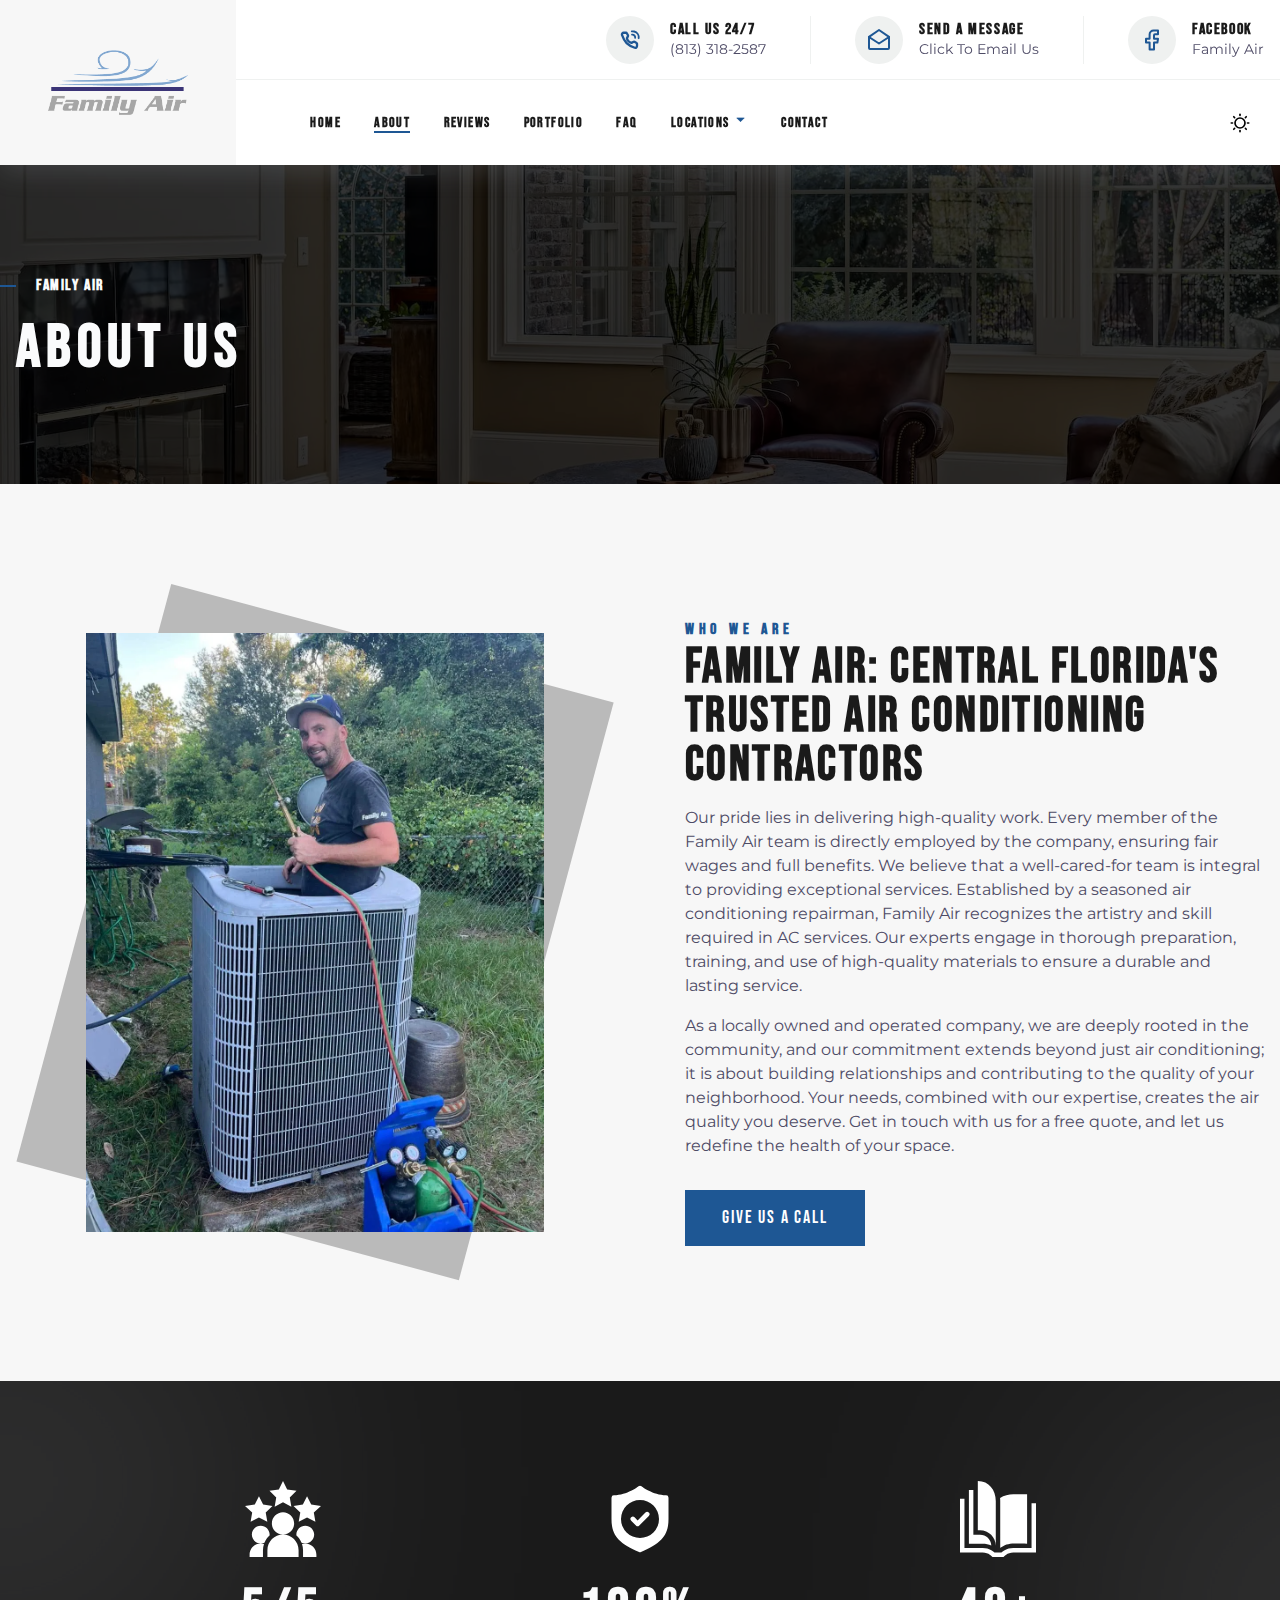
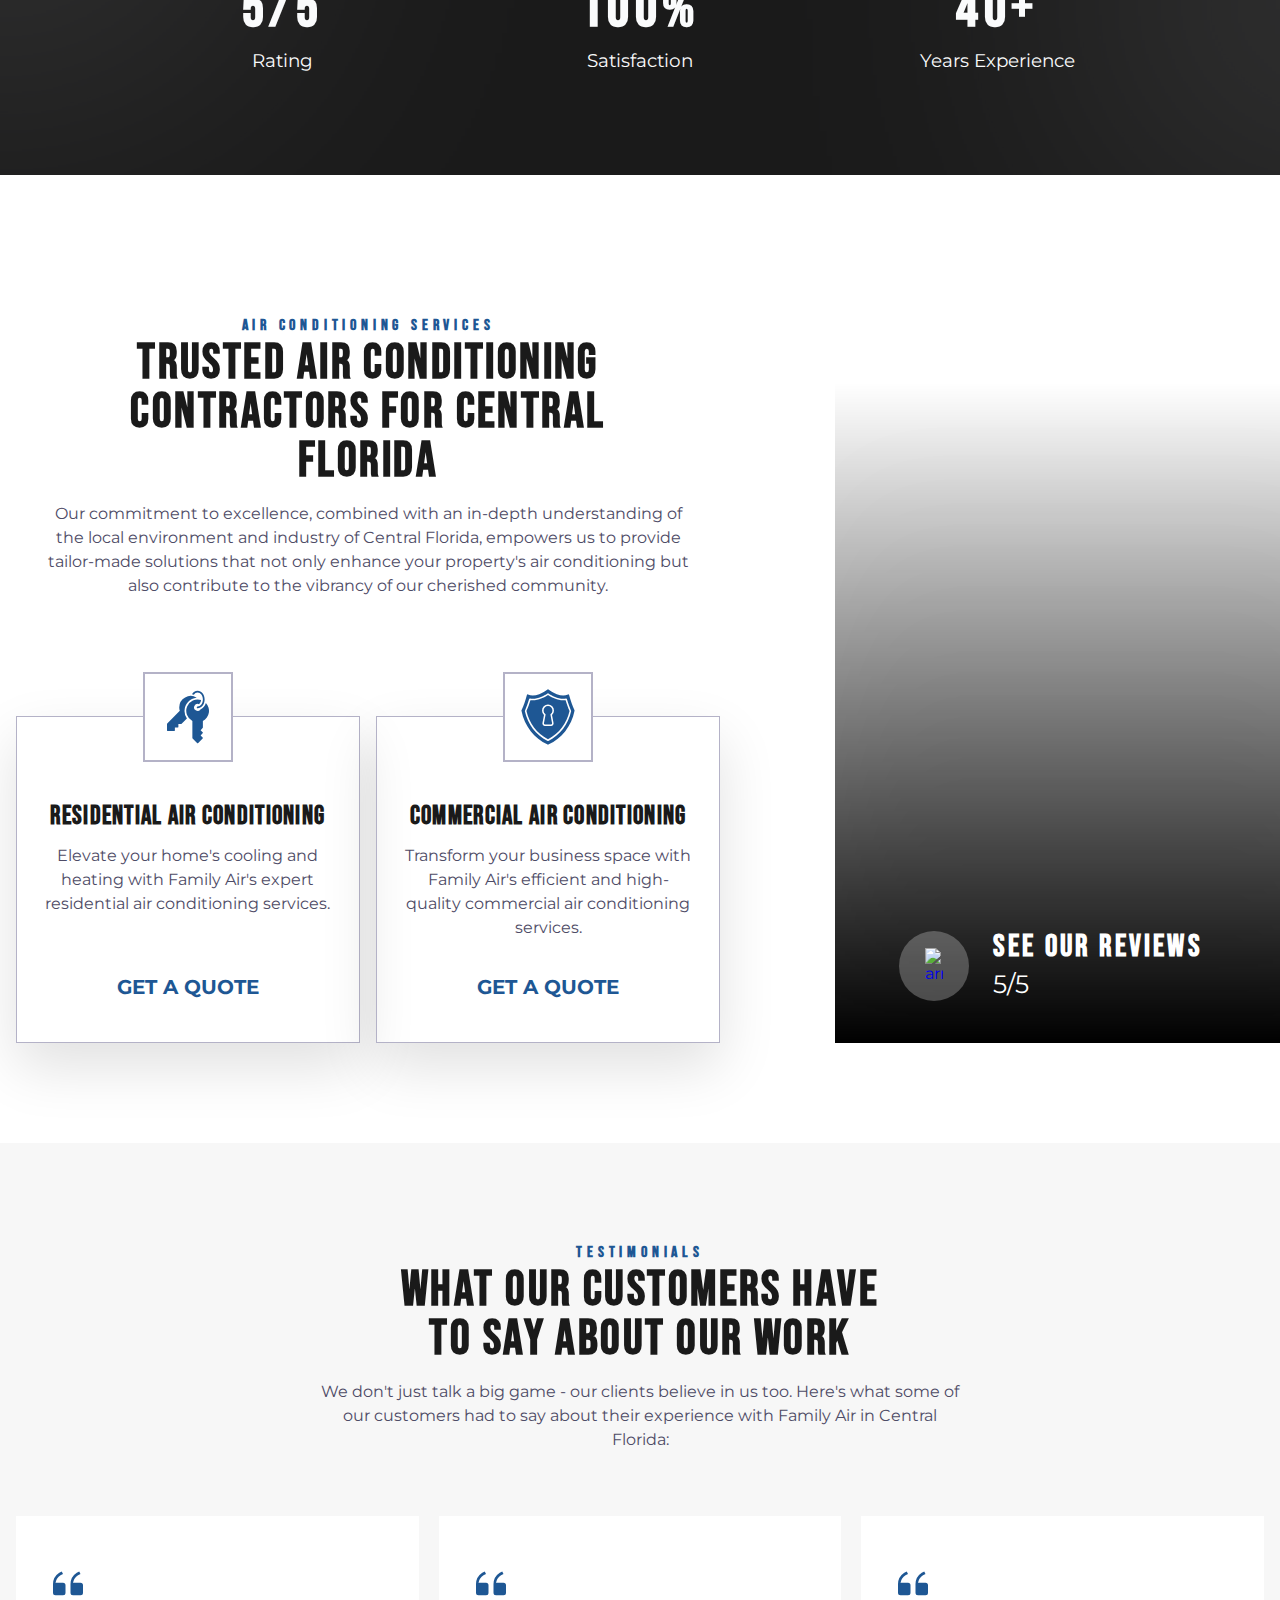
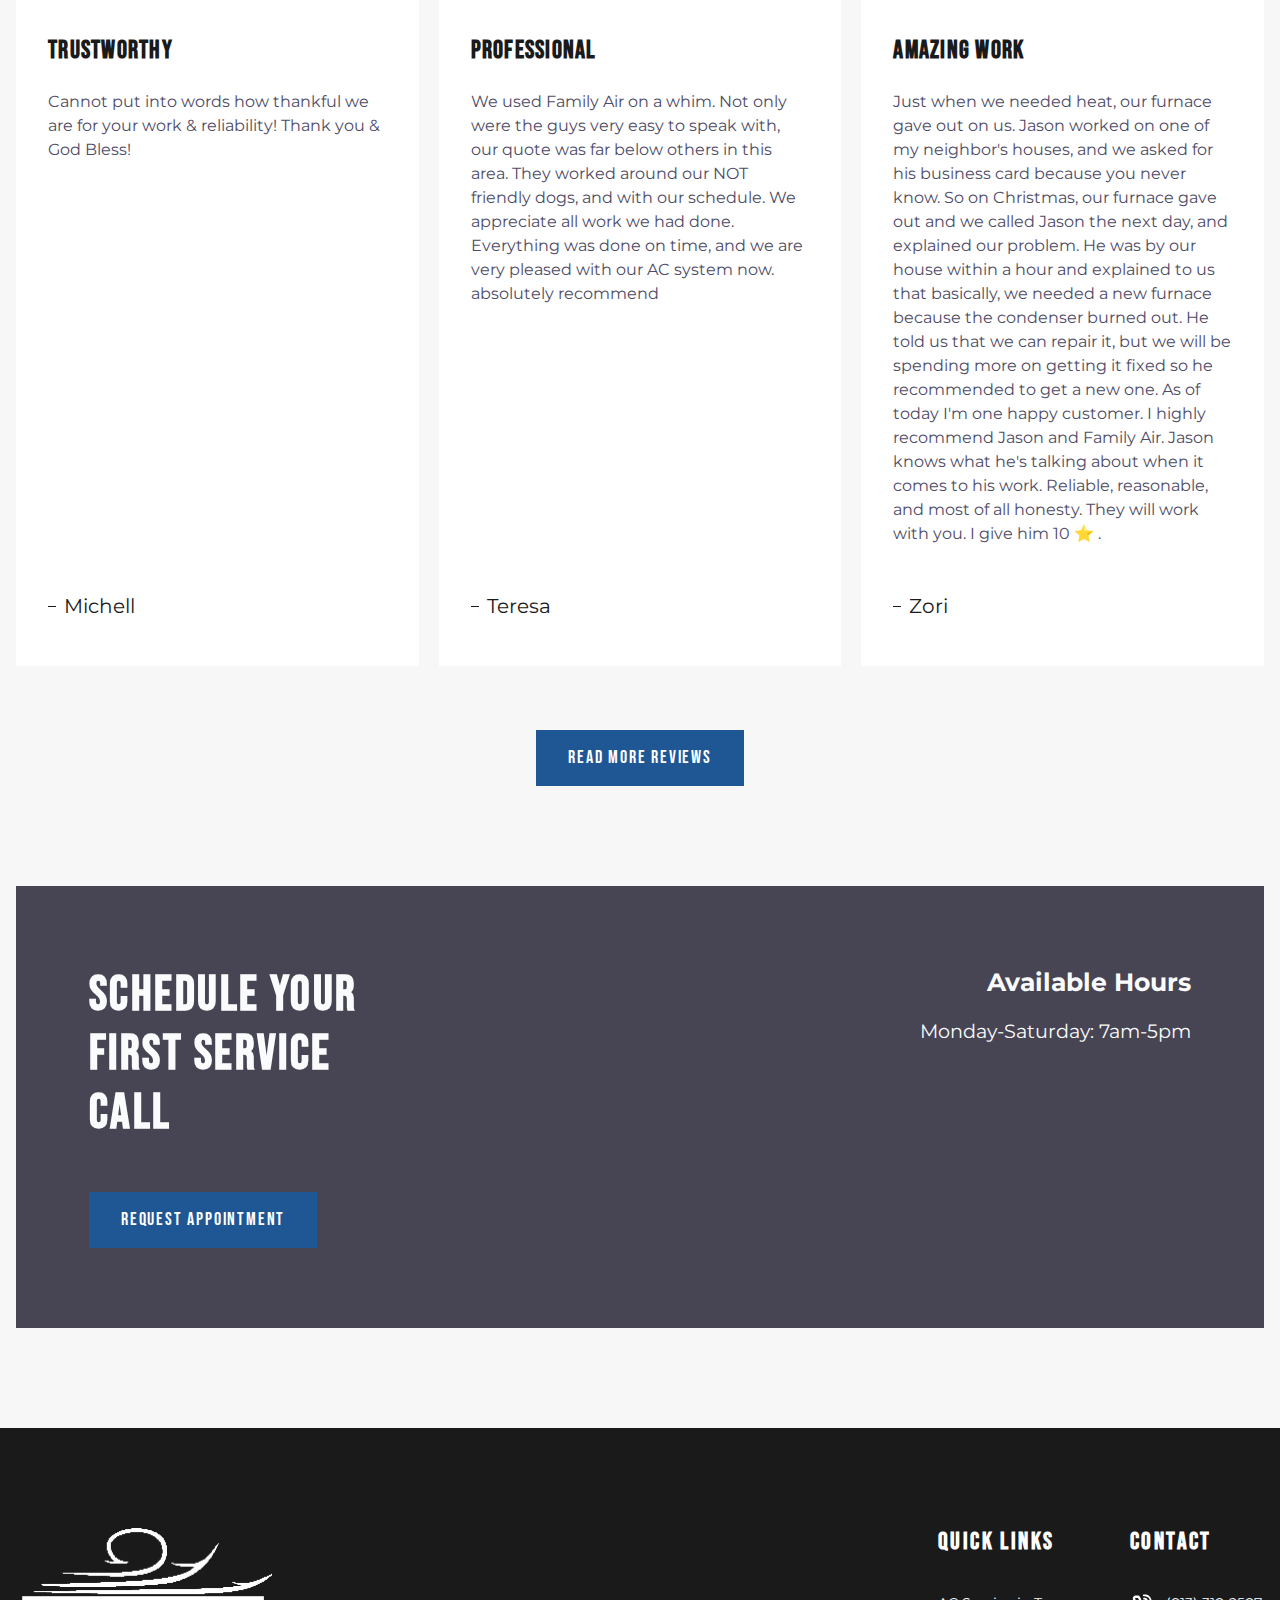
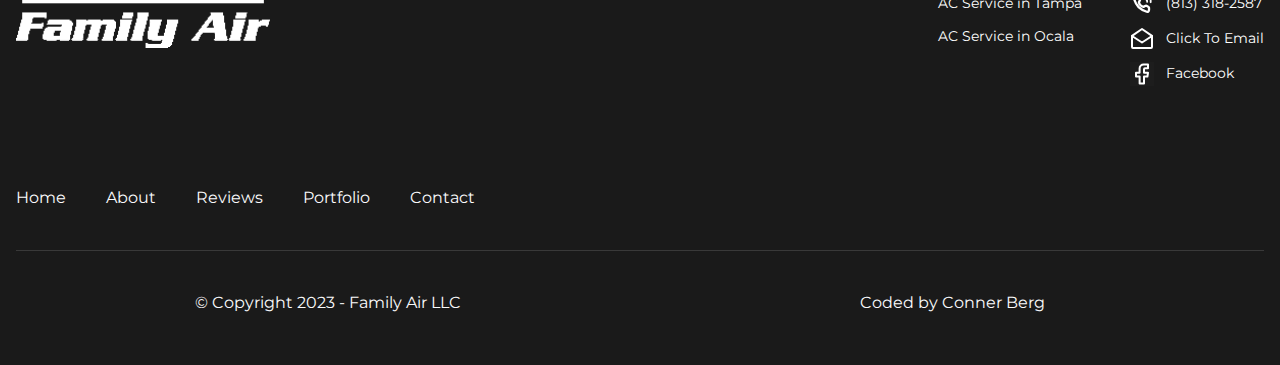
==== about.html @ 7aa4f817 "Fix semantic errors with sun and moon (dark mode)" ====
<!DOCTYPE html>
<html lang="en">
	<head>
		<meta charset="UTF-8" />
		<meta http-equiv="X-UA-Compatible" content="IE=edge" />
		<meta name="viewport" content="width=device-width, initial-scale=1.0" />

		<!--Swap our for actual link-->
		<link rel="canonical" href="https://www.familyairflorida.com/about" />

		<meta
			name="description"
			content="As a locally owned and operated company, we are deeply rooted in the community, and our commitment extends beyond just air conditioning; it is about building relationships and contributing to the quality of your neighborhood. Your needs, combined with our expertise, creates the air quality you deserve."
		/>
		<meta name="keywords" content="" />

		<!--Social Media Display-->
		<meta
			property="og:title"
			content="About Us | Family Air | Central Florida"
		/>
		<meta
			property="og:description"
			content="As a locally owned and operated company, we are deeply rooted in the community, and our commitment extends beyond just air conditioning; it is about building relationships and contributing to the quality of your neighborhood. Your needs, combined with our expertise, creates the air quality you deserve."
		/>
		<meta property="og:type" content="website" />
		<meta property="og:url" content="" />
		<meta property="og:image" content="/assets/images/social.jpg" />
		<meta
			property="og:image:secure_url"
			content="/assets/images/social.jpg"
		/>

		<!--Favicons-->
		<link rel="shortcut icon" href="favicon.ico" type="image/x-icon" />
		<link
			rel="apple-touch-icon"
			sizes="180x180"
			href="/assets/favicons/apple-touch-icon.png"
		/>
		<link
			rel="icon"
			type="image/png"
			sizes="32x32"
			href="/assets/favicons/favicon-32x32.png?v1"
		/>
		<link
			rel="icon"
			type="image/png"
			sizes="16x16"
			href="/assets/favicons/favicon-16x16.png"
		/>
		<link rel="manifest" href="/assets/favicons/site.webmanifest" />
		<meta name="msapplication-TileColor" content="#1e5794" />
		<meta name="theme-color" content="#ffffff" />

		<!-- Preload -->

		<link rel="preload" as="image" href="assets/images/logo.png" />
		<link
			rel="preload"
			as="font"
			type="font/woff2"
			href="/assets/fonts/bebas-neue-v10-latin-regular.woff2"
			crossorigin
		/>
		<link
			rel="preload"
			as="font"
			type="font/woff2"
			href="/assets/fonts/montserrat-v25-latin-regular.woff2"
			crossorigin
		/>

		<link rel="stylesheet" href="/css/root.css" />
		<link rel="stylesheet" href="/css/dark.css" />

		<!-- Loading in page specific CSS sheets from css block -->

		<!--Put analytics tag here at the bottom to prevent it from render blocking-->

		<title
			>Air Conditioning Service | Family Air LLC | Central Florida</title
		>
	</head>
	<body>
		<!--Screen reader skip main nav-->
		<a class="skip" aria-label="skip to main content" href="#main"
			>Click To Skip To Main Content</a
		>

		<!-- ============================================ -->
		<!--                 Navigation                   -->
		<!-- ============================================ -->

		<header id="cs-navigation">
			<!--Nav Logo-->
			<a href="/" class="cs-logo" aria-label="back to home">
				<img
					src="/assets/images/logo.png"
					alt="logo"
					width="210"
					height="29"
					aria-hidden="true"
					decoding="async"
				/>
			</a>
			<!--Top Bar-->
			<ul class="cs-top-bar">
				<li class="cs-item">
					<picture class="cs-picture">
						<img
							class="cs-icon"
							src="/assets/icons/phone.svg"
							alt="icon"
							width="24"
							height="24"
							aria-hidden="true"
							decoding="async"
						/>
					</picture>
					<div class="cs-flex">
						<span class="cs-header">Call Us 24/7</span>
						<a href="tel:813-318-2587" class="cs-link"
							>(813) 318-2587</a
						>
					</div>
				</li>
				<li class="cs-item">
					<picture class="cs-picture">
						<img
							class="cs-icon"
							src="assets/icons/mail.svg"
							alt="icon"
							width="24"
							height="24"
							aria-hidden="true"
							decoding="async"
						/>
					</picture>
					<div class="cs-flex">
						<span class="cs-header">Send A Message</span>
						<a href="mailto:familyairllc@yahoo.com" class="cs-link"
							>Click To Email Us</a
						>
					</div>
				</li>
				<li class="cs-item cs-remove">
					<picture class="cs-picture">
						<img
							class="cs-icon"
							src="assets/icons/facebook-hollow.svg"
							alt="icon"
							width="24"
							height="24"
							aria-hidden="true"
							decoding="async"
						/>
					</picture>
					<div class="cs-flex">
						<span class="cs-header">Facebook</span>
						<a
							href="https://www.facebook.com/FamilyAir352/"
							class="cs-link"
							>Family Air</a
						>
					</div>
				</li>
			</ul>
			<div class="cs-bottom-bar">
				<!--Navigation List-->
				<nav class="cs-nav" role="navigation">
					<!--Mobile Nav Toggle-->
					<button class="cs-toggle" aria-label="mobile menu toggle">
						<div class="cs-box" aria-hidden="true">
							<span
								class="cs-line cs-line1"
								aria-hidden="true"
							></span>
							<span
								class="cs-line cs-line2"
								aria-hidden="true"
							></span>
							<span
								class="cs-line cs-line3"
								aria-hidden="true"
							></span>
						</div>
					</button>
					<!-- We need a wrapper div so we can set a fixed height on the cs-ul in case the nav list gets too long from too many dropdowns being opened and needs to have an overflow scroll. This wrapper acts as the background so it can go the full height of the screen and not cut off any overflowing nav items while the cs-ul stops short of the bottom of the screen, which keeps all nav items in view no matter how mnay there are-->
					<div class="cs-ul-wrapper">
						<ul
							id="cs-expanded"
							class="cs-ul"
							aria-expanded="false"
						>
							<li class="cs-li">
								<a href="/" class="cs-li-link"> Home </a>
							</li>
							<li class="cs-li">
								<a href="/about" class="cs-li-link cs-active">
									About
								</a>
							</li>
							<li class="cs-li">
								<a href="/reviews" class="cs-li-link">
									Reviews
								</a>
							</li>
							<li class="cs-li">
								<a href="/portfolio" class="cs-li-link">
									Portfolio
								</a>
							</li>
							<li class="cs-li">
								<a
									href="/index.html#faq-326"
									class="cs-li-link"
								>
									FAQ
								</a>
							</li>
							<li class="cs-li cs-dropdown" tabindex="0">
								<span class="cs-li-link">
									Locations
									<img
										class="cs-drop-icon"
										src="assets/icons/dropdown.svg"
										alt="dropdown icon"
										width="15"
										height="15"
										decoding="async"
										aria-hidden="true"
									/>
								</span>
								<ul class="cs-drop-ul">
									<li class="cs-drop-li">
										<a
											href="/ac-service-in-tampa-fl"
											class="cs-li-link cs-drop-link"
											>AC Service In Tampa</a
										>
									</li>
									<li class="cs-drop-li">
										<a
											href="/ac-service-in-ocala-fl"
											class="cs-li-link cs-drop-link"
											>AC Service In Ocala</a
										>
									</li>
								</ul>
							</li>
							<li class="cs-li">
								<a href="/contact" class="cs-li-link">
									Contact
								</a>
							</li>
						</ul>
					</div>
				</nav>
				<a href="/contact" class="cs-button-solid cs-nav-button"
					>Contact Us</a
				>
				<!--Dark Mode toggle, uncomment button code if you want to enable a dark mode toggle-->
				<button
					id="dark-mode-toggle"
					aria-label="dark mode toggle"
					title="Click for Dark/Light Mode"
				>
					<img
						class="cs-moon"
						title="Click for Dark Mode"
						aria-hidden="true"
						src="assets/icons/moon.svg"
						decoding="async"
						alt="sun"
						width="15"
						height="15"
					/>
					<img
						class="cs-sun"
						title="Click for Light Mode"
						aria-hidden="true"
						src="assets/icons/sun.svg"
						decoding="async"
						alt="moon"
						width="15"
						height="15"
					/>
				</button>
			</div>
		</header>

		<main id="main">
			<link rel="preload" as="image" href="/assets/images/int-m.webp" />

			<link rel="stylesheet" href="/css/about.css" />

			<!-- Enter html code below -->

			<!-- ============================================ -->
			<!--                   Banner                     -->
			<!-- ============================================ -->

			<div id="banner-559">
				<div class="cs-container">
					<span class="cs-int-topper">Family Air</span>
					<span class="cs-int-title">About Us</span>
				</div>
				<picture class="cs-background">
					<!--Mobile Image-->
					<source
						media="(max-width: 600px)"
						srcset="assets/images/banner-m.webp"
					/>
					<!--Tablet and above Image-->
					<source
						media="(min-width: 601px)"
						srcset="assets/images/banner.webp"
					/>
					<img
						loading="lazy"
						decoding="async"
						src="assets/images/banner.webp"
						alt="keys"
						width="1280"
						height="568"
						aria-hidden="true"
					/>
				</picture>
			</div>

			<!-- ============================================ -->
			<!--             Emergency Services               -->
			<!-- ============================================ -->

			<section id="sbs-317">
				<div class="cs-container">
					<!-- Left Image Section -->
					<picture class="cs-picture">
						<source
							media="(max-width: 600px)"
							srcset="assets/images/in-ac-m.webp"
						/>
						<source
							media="(min-width: 601px)"
							srcset="assets/images/in-ac.webp"
						/>
						<img
							loading="lazy"
							decoding="async"
							src="assets/images/in-ac.webp"
							alt="Jason in AC"
							width="520"
							height="680"
							aria-hidden="true"
						/>
					</picture>
					<!-- Right Content Section-->
					<div class="cs-content">
						<span class="cs-topper">Who We Are</span>
						<h2 class="cs-title"
							>Family Air: Central Florida's Trusted Air
							Conditioning Contractors</h2
						>
						<p class="cs-text">
							Our pride lies in delivering high-quality work.
							Every member of the Family Air team is directly
							employed by the company, ensuring fair wages and
							full benefits. We believe that a well-cared-for team
							is integral to providing exceptional services.
							Established by a seasoned air conditioning
							repairman, Family Air recognizes the artistry and
							skill required in AC services. Our experts engage in
							thorough preparation, training, and use of
							high-quality materials to ensure a durable and
							lasting service.
						</p>
						<p class="cs-text">
							As a locally owned and operated company, we are
							deeply rooted in the community, and our commitment
							extends beyond just air conditioning; it is about
							building relationships and contributing to the
							quality of your neighborhood. Your needs, combined
							with our expertise, creates the air quality you
							deserve. Get in touch with us for a free quote, and
							let us redefine the health of your space.
						</p>
						<a
							class="cs-button-solid"
							aria-label="learn more about our programs"
							href="/contact"
							>Give Us A Call</a
						>
					</div>
				</div>
			</section>

			<!-- ============================================ -->
			<!--                   Stats                      -->
			<!-- ============================================ -->

			<section id="stats-479">
				<div class="cs-container">
					<ul class="cs-card-group">
						<li class="cs-item">
							<img
								class="cs-icon"
								aria-hidden="true"
								src="assets/icons/people-stars-solid.svg"
								loading="lazy"
								decoding="async"
								alt="icon"
								width="76"
								height="66"
							/>
							<span class="cs-number">5/5</span>
							<span class="cs-desc">Rating</span>
						</li>
						<li class="cs-item">
							<img
								class="cs-icon"
								aria-hidden="true"
								src="assets/icons/shield.svg"
								loading="lazy"
								decoding="async"
								alt="icon"
								width="76"
								height="66"
							/>
							<span class="cs-number">100%</span>
							<span class="cs-desc">Satisfaction</span>
						</li>
						<li class="cs-item">
							<img
								class="cs-icon"
								aria-hidden="true"
								src="assets/icons/book.svg"
								loading="lazy"
								decoding="async"
								alt="icon"
								width="76"
								height="66"
							/>
							<span class="cs-number">40+</span>
							<span class="cs-desc">Years Experience</span>
						</li>
					</ul>
				</div>
			</section>

			<!-- ============================================ -->
			<!--                   Services                   -->
			<!-- ============================================ -->

			<section id="services-479">
				<div class="cs-container">
					<div class="cs-left-section">
						<!--Need to have in a wrapper so it's easier to arrange their position at the bottom-->
						<a
							class="cs-cta"
							href="/reviews"
							target="_blank"
							rel="noopener"
						>
							<picture class="cs-arrow-wrap">
								<img
									class="cs-arrow"
									aria-hidden="true"
									src="https://d33wubrfki0l68.cloudfront.net/8d2468ae800150ef18427c87e1a79f6684edfde1/dff00/assets/images/arrow.svg"
									loading="lazy"
									decoding="async"
									alt="arrow"
									width="70"
									height="70"
								/>
							</picture>
							<div class="cs-info">
								<span class="cs-tag">See Our Reviews</span>
								<span class="cs-desc">5/5</span>
							</div>
						</a>
						<!--Background Image-->
						<picture class="cs-background">
							<source
								media="(max-width: 600px)"
								srcset="assets/images/ceiling_pipe-m.webp"
							/>
							<source
								media="(min-width: 601px)"
								srcset="assets/images/ceiling_pipe.webp"
							/>
							<img
								aria-hidden="true"
								loading="lazy"
								decoding="async"
								src="assets/images/ceiling_pipe.webp"
								alt="AC Pipe In Ceiling"
								width="625"
								height="842"
							/>
						</picture>
					</div>
					<!--We need to wrap these two in a wrapper so they can be positioned more accurately and easily -->
					<div class="cs-right-section">
						<div class="cs-content">
							<span class="cs-topper"
								>Air Conditioning Services</span
							>
							<h2 class="cs-title"
								>Trusted Air Conditioning Contractors for
								Central Florida</h2
							>
							<p class="cs-text">
								Our commitment to excellence, combined with an
								in-depth understanding of the local environment
								and industry of Central Florida, empowers us to
								provide tailor-made solutions that not only
								enhance your property's air conditioning but
								also contribute to the vibrancy of our cherished
								community.
							</p>
						</div>
						<ul class="cs-card-group">
							<li class="cs-item">
								<picture class="cs-icon-wrap">
									<img
										class="cs-icon"
										aria-hidden="true"
										src="assets/icons/keys.svg"
										loading="lazy"
										decoding="async"
										alt="keys"
										width="30"
										height="30"
									/>
								</picture>
								<h3 class="cs-h3"
									>Residential Air Conditioning</h3
								>
								<p class="cs-item-text">
									Elevate your home's cooling and heating with
									Family Air's expert residential air
									conditioning services.
								</p>
								<a href="/contact" class="cs-link"
									>Get A Quote</a
								>
							</li>
							<li class="cs-item">
								<picture class="cs-icon-wrap">
									<img
										class="cs-icon"
										aria-hidden="true"
										src="assets/icons/lock-shield.svg"
										loading="lazy"
										decoding="async"
										alt="key sheild"
										width="30"
										height="30"
									/>
								</picture>
								<h3 class="cs-h3"
									>Commercial Air Conditioning</h3
								>
								<p class="cs-item-text">
									Transform your business space with Family
									Air's efficient and high-quality commercial
									air conditioning services.
								</p>
								<a href="/contact" class="cs-link"
									>Get A Quote</a
								>
							</li>
						</ul>
					</div>
				</div>
			</section>

			<!-- ============================================ -->
			<!--                   Reviews                    -->
			<!-- ============================================ -->

			<section id="reviews-607">
				<div class="cs-container">
					<div class="cs-content">
						<span class="cs-topper">Testimonials</span>
						<h2 class="cs-title"
							>What Our Customers Have To Say About Our Work</h2
						>
						<p class="cs-text">
							We don't just talk a big game - our clients believe
							in us too. Here's what some of our customers had to
							say about their experience with Family Air in
							Central Florida:
						</p>
					</div>
					<ul class="cs-card-group">
						<li class="cs-item">
							<img
								class="cs-icon"
								src="assets/icons/quotes.svg"
								alt="quote icon"
								aria-hidden="true"
								width="40"
								height="38"
								loading="lazy"
								decoding="async"
							/>
							<h3 class="cs-h3">trustworthy</h3>
							<p class="cs-item-text">
								Cannot put into words how thankful we are for
								your work & reliability! Thank you & God Bless!
							</p>
							<span class="cs-name">Michell</span>
						</li>
						<li class="cs-item">
							<img
								class="cs-icon"
								src="assets/icons/quotes.svg"
								alt="quote icon"
								aria-hidden="true"
								width="40"
								height="38"
								loading="lazy"
								decoding="async"
							/>
							<h3 class="cs-h3">Professional</h3>
							<p class="cs-item-text">
								We used Family Air on a whim. Not only were the
								guys very easy to speak with, our quote was far
								below others in this area. They worked around
								our NOT friendly dogs, and with our schedule. We
								appreciate all work we had done. Everything was
								done on time, and we are very pleased with our
								AC system now. absolutely recommend
							</p>
							<span class="cs-name">Teresa</span>
						</li>
						<li class="cs-item">
							<img
								class="cs-icon"
								src="assets/icons/quotes.svg"
								alt="quote icon"
								aria-hidden="true"
								width="40"
								height="38"
								loading="lazy"
								decoding="async"
							/>
							<h3 class="cs-h3">Amazing Work</h3>
							<p class="cs-item-text">
								Just when we needed heat, our furnace gave out
								on us. Jason worked on one of my neighbor's
								houses, and we asked for his business card
								because you never know. So on Christmas, our
								furnace gave out and we called Jason the next
								day, and explained our problem. He was by our
								house within a hour and explained to us that
								basically, we needed a new furnace because the
								condenser burned out. He told us that we can
								repair it, but we will be spending more on
								getting it fixed so he recommended to get a new
								one. As of today I'm one happy customer. I
								highly recommend Jason and Family Air. Jason
								knows what he's talking about when it comes to
								his work. Reliable, reasonable, and most of all
								honesty. They will work with you. I give him 10
								⭐️ .
							</p>
							<span class="cs-name">Zori</span>
						</li>
					</ul>
					<a href="/reviews" class="cs-button-solid"
						>Read More Reviews</a
					>
				</div>
			</section>

			<!-- ============================================ -->
			<!--                    CTA                       -->
			<!-- ============================================ -->

			<section id="cta-262">
				<div class="cs-container">
					<div class="cs-left-section">
						<h2 class="cs-title"
							>Schedule Your First Service Call</h2
						>
						<a href="/contact" class="cs-button-solid"
							>Request Appointment</a
						>
					</div>
					<div class="cs-content">
						<span class="cs-header">Available Hours</span>
						<p class="cs-p"> Monday-Saturday: 7am-5pm </p>
					</div>
					<picture class="cs-background">
						<source
							media="(max-width: 600px)"
							srcset="assets/images/footer-m.webp"
						/>
						<source
							media="(min-width: 601px)"
							srcset="assets/images/footer.webp"
						/>
						<img
							aria-hidden="true"
							loading="lazy"
							decoding="async"
							src="assets/images/footer.webp"
							alt="Shawn Servicing AC"
							width="1280"
							height="397"
						/>
					</picture>
				</div>
			</section>
		</main>
		<!-- ============================================ -->
		<!--                   Footer                     -->
		<!-- ============================================ -->

		<section id="cs-footer-710">
			<div class="cs-container">
				<!--Top Section-->
				<div class="cs-top">
					<!--Warpped logo in wrapper div so that div can be 100% width to force the lists below it to stay in their line.  The cs-logo can maintain its' max width. we didn't want it 100% width becuase then the blank area to the right of the logo will also result in a click and hover event. -->
					<div class="cs-logo-wrapper">
						<a href="/" class="cs-logo" aria-label="back to home">
							<img
								src="/assets/images/logo.png"
								alt="logo"
								aria-hidden="true"
								loading="lazy"
								decoding="async"
								width="210"
								height="80"
							/>
						</a>
					</div>
					<div class="cs-flex">
						<ul class="cs-ul">
							<li class="cs-li">
								<span class="cs-header">Quick Links</span>
							</li>
							<li class="cs-li">
								<a href="/" class="cs-link"
									>AC Service in Tampa</a
								>
							</li>
							<li class="cs-li">
								<a href="/" class="cs-link"
									>AC Service in Ocala</a
								>
							</li>
						</ul>
						<ul class="cs-ul cs-contact-ul">
							<li class="cs-li">
								<span class="cs-header">Contact</span>
							</li>
							<li class="cs-li">
								<a href="tel:813-318-2587" class="cs-link">
									<img
										class="cs-icon"
										src="assets/icons/phone.svg"
										alt="icon"
										loading="lazy"
										decoding="async"
										width="24"
										height="24"
										aria-hidden="true"
									/>
									(813) 318-2587
								</a>
							</li>
							<li class="cs-li">
								<a
									href="mailto:familyairllc@yahoo.com"
									class="cs-link"
								>
									<img
										class="cs-icon"
										src="assets/icons/mail.svg"
										alt="icon"
										loading="lazy"
										decoding="async"
										width="24"
										height="24"
										aria-hidden="true"
									/>
									Click To Email
								</a>
							</li>
							<li class="cs-li">
								<a
									href="https://www.facebook.com/FamilyAir352/"
									class="cs-link"
									target="_blank"
									rel="noopener"
								>
									<img
										class="cs-icon"
										src="assets/icons/facebook-hollow.svg"
										alt="icon"
										loading="lazy"
										decoding="async"
										width="24"
										height="24"
										aria-hidden="true"
									/>
									Facebook
								</a>
							</li>
						</ul>
					</div>
				</div>
				<!--Middle Section-->
				<div class="cs-middle">
					<!--Navigation-->
					<ul class="cs-nav">
						<li class="cs-nav-li">
							<a href="/" class="cs-nav-link">Home</a>
						</li>
						<li class="cs-nav-li">
							<a href="/about" class="cs-nav-link">About</a>
						</li>
						<li class="cs-nav-li">
							<a href="/reviews" class="cs-nav-link">Reviews</a>
						</li>
						<li class="cs-nav-li">
							<a href="/portfolio" class="cs-nav-link"
								>Portfolio</a
							>
						</li>
						<li class="cs-nav-li">
							<a href="/contact" class="cs-nav-link">Contact</a>
						</li>
					</ul>
				</div>
				<!--Bottom Section-->
				<div class="cs-bottom">
					<span class="cs-copyright">
						© Copyright 2023 - Family Air LLC</span
					>
					<span class="cs-copyright">Coded by Conner Berg</span>
				</div>
			</div>
		</section>

		<script defer src="/script.js"></script>

		<!--
        This script adds a class to the body after scrolling 100px
        and we used these body.scroll styles to create some on scroll 
        animations with the navbar
    -->
		<script defer>
			document.addEventListener('scroll', (e) => {
				const scroll = document.documentElement.scrollTop;
				if (scroll >= 100) {
					document.querySelector('body').classList.add('scroll');
				} else {
					document.querySelector('body').classList.remove('scroll');
				}
			});
		</script>
	</body>
</html>
---- css/root.css ----
/*-- -------------------------- -->
<---        Core Styles         -->
<--- -------------------------- -*/
/* Mobile */
@media only screen and (min-width: 0em) {
	:root {
		/* remove this whole :root and put in your global css file that's shared on all pages, then just remove this section from all other Stitches you add later, only need this once in your global stylesheet */
		--primary: #1e5794;
		--primaryLight: #001f3f;
		--secondary: #3b3477;
		--secondaryLight: #d87d2b;
		--secondaryDark: #0c152a;
		--headerColor: #1a1a1a;
		--bodyTextColor: #4e4b66;
		--bodyTextColorWhite: #fafbfc;
		/* 13px - 16px */
		--topperFontSize: clamp(0.8125rem, 1.6vw, 1rem);
		/* 31px - 49px */
		--headerFontSize: clamp(1.9375rem, 3.9vw, 3.0625rem);
		--bodyFontSize: 1rem;
		/* 60px - 100px top and bottom */
		--sectionPadding: clamp(3.75rem, 7.82vw, 6.25rem) 1rem;
	}
	/* montserrat-regular - latin */
	@font-face {
		font-display: swap;
		font-family: 'font1';
		font-style: normal;
		font-weight: 400;
		src: url('/assets/fonts/montserrat-v25-latin-regular.woff2')
			format('woff2');

		/* Check https://developer.mozilla.org/en-US/docs/Web/CSS/@font-face/font-display for other options. */
		/* Chrome 36+, Opera 23+, Firefox 39+, Safari 12+, iOS 10+ */
	}
	/* montserrat-italic - latin */
	@font-face {
		font-display: swap;
		font-family: 'font1';
		font-style: italic;
		font-weight: 400;
		src: url('/assets/fonts/montserrat-v25-latin-italic.woff2')
			format('woff2');

		/* Check https://developer.mozilla.org/en-US/docs/Web/CSS/@font-face/font-display for other options. */
		/* Chrome 36+, Opera 23+, Firefox 39+, Safari 12+, iOS 10+ */
	}
	/* montserrat-700 - latin */
	@font-face {
		font-display: swap;
		font-family: 'font1';
		font-style: normal;
		font-weight: 700;
		src: url('/assets/fonts/montserrat-v25-latin-700.woff2') format('woff2');

		/* Check https://developer.mozilla.org/en-US/docs/Web/CSS/@font-face/font-display for other options. */
		/* Chrome 36+, Opera 23+, Firefox 39+, Safari 12+, iOS 10+ */
	}
	/* bebas-neue-regular - latin */
	@font-face {
		font-display: swap;
		font-family: 'font2';
		font-style: normal;
		font-weight: 400;
		src: url('/assets/fonts/bebas-neue-v10-latin-regular.woff2')
			format('woff2');

		/* Check https://developer.mozilla.org/en-US/docs/Web/CSS/@font-face/font-display for other options. */
		/* Chrome 36+, Opera 23+, Firefox 39+, Safari 12+, iOS 10+ */
	}
	/* cardo-italic - latin */
	@font-face {
		font-display: swap;
		font-family: 'Cardo';
		font-style: italic;
		font-weight: 400;
		src: url('/assets/fonts/cardo-v19-latin-italic.woff2') format('woff2');
		/* Chrome 36+, Opera 23+, Firefox 39+, Safari 12+, iOS 10+ */
	}
	body,
	html {
		margin: 0;
		padding: 0;
		font-size: 100%;
		font-family: 'font1', Arial, sans-serif;
		color: var(--bodyTextColor);
		overflow-x: hidden;
	}
	*,
	*:before,
	*:after {
		margin: 0;
		padding: 0;
		box-sizing: border-box;
	}
	body {
		transition: background-color 0.3s;
	}
	.container {
		position: relative;
		width: 92%;
		margin: auto;
	}
	h1,
	h2,
	h3,
	h4,
	h5,
	h6 {
		font-family: 'font2', Impact, sans-serif;
		letter-spacing: 0.05em;
		font-weight: 700;
		text-transform: uppercase;
		margin: 0;
		color: var(--headerColor);
	}
	a:hover,
	button:hover {
		cursor: pointer;
	}
	.cs-topper {
		font-family: 'font2', Arial, monospace;
		font-size: var(--topperFontSize);
		line-height: 1.2em;
		text-transform: uppercase;
		text-align: inherit;
		letter-spacing: 0.3em;
		font-weight: 700;
		color: var(--primary);
		margin-bottom: 0.25rem;
		display: block;
	}
	.cs-title {
		font-size: var(--headerFontSize);
		font-weight: 900;
		line-height: 1em;
		text-align: inherit;
		max-width: 43.75rem;
		margin: 0 0 1rem 0;
		color: var(--headerColor);
		position: relative;
	}
	.cs-text {
		font-size: var(--bodyFontSize);
		line-height: 1.5em;
		text-align: inherit;
		width: 100%;
		max-width: 40.625rem;
		margin: 0;
		color: var(--bodyTextColor);
	}
	.cs-bible-text {
		font-family: 'Cardo', Arial, Helvetica, sans-serif;
		font-style: italic;
	}
	.cs-button-solid {
		font-family: 'font2', Arial, monospace;
		font-size: 1.125rem;
		/* 46px - 56px */
		line-height: clamp(2.875rem, 5.5vw, 3.5rem);
		text-decoration: none;
		text-align: center;
		margin: auto;
		color: #fff;
		min-width: 11.25rem;
		margin: 0;
		letter-spacing: 0.1em;
		padding: 0 2rem;
		background-color: var(--primary);
		display: inline-block;
		position: relative;
		z-index: 1;
		/* prevents padding from adding to the width */
		box-sizing: border-box;
		transition: color 0.3s;
	}
	.cs-button-solid:before {
		content: '';
		position: absolute;
		height: 100%;
		width: 0%;
		background: var(--secondary);
		opacity: 1;
		top: 0;
		left: 0;
		z-index: -1;
		border-radius: 0;
		transition: width 0.3s;
	}
	.cs-button-solid:hover:before {
		width: 100%;
	}
	.cs-content .our-values {
		list-style-type: none;
		line-height: 1.5;
	}
	.skip {
		position: absolute;
		top: 0;
		left: 0;
		opacity: 0;
		z-index: -1111111;
	}
}
/* Reset Margins */
@media only screen and (min-width: 1024px) {
	body,
	html {
		padding: 0;
		margin: 0;
	}
}
/* Scale full website with the viewport width */
@media only screen and (min-width: 2000px) {
	body,
	html {
		font-size: 0.85vw;
	}
}
/*-- -------------------------- -->
<---      Dark Mode Toggle      -->
<--- -------------------------- -*/
/* Mobile */
@media only screen and (min-width: 0em) {
	body.dark-mode #dark-mode-toggle .cs-moon {
		transform: translate(-50%, -50%);
		opacity: 1;
	}
	body.dark-mode #dark-mode-toggle .cs-sun {
		transform: translate(-50%, -150%);
		opacity: 0;
		fill: #fff;
	}
	#cs-navigation.cs-active #dark-mode-toggle .cs-sun {
		fill: #fff;
	}
	#dark-mode-toggle {
		display: block;
		position: absolute;
		bottom: 0.625rem;
		right: 4.375rem;
		width: 3rem;
		height: 3rem;
		background: transparent;
		border: none;
		overflow: hidden;
		padding: 0;
		z-index: 1000;
	}
	#dark-mode-toggle img,
	#dark-mode-toggle svg {
		position: absolute;
		top: 50%;
		left: 50%;
		transform: translate(-50%, -50%);
		width: 1.25rem;
		height: 1.25rem;
		pointer-events: none;
	}
	#dark-mode-toggle .cs-sun {
		z-index: 2;
		transition: transform 0.3s, opacity 0.3s;
	}
	#dark-mode-toggle .cs-moon {
		z-index: 1;
		transform: translate(-50%, 100%);
		opacity: 0;
		transition: transform 0.3s, opacity 0.3s;
	}
}
/* Desktop */
@media only screen and (min-width: 64em) {
	#dark-mode-toggle {
		margin: 0;
		position: relative;
		transform: none;
		bottom: auto;
		right: auto;
	}
	#dark-mode-toggle:hover {
		cursor: pointer;
	}
}
/*-- -------------------------- -->
<---     Mobile Navigation      -->
<--- -------------------------- -*/
/* Mobile - 1023px */
@media only screen and (max-width: 63.9375rem) {
	body.cs-open {
		overflow: hidden;
	}
	#cs-navigation {
		width: 100%;
		padding: 0.75rem 1rem;
		/* prevents padding from affecting height and width */
		box-sizing: border-box;
		background-color: #fff;
		box-shadow: rgba(149, 157, 165, 0.2) 0px 8px 24px;
		position: fixed;
		z-index: 100;
	}
	#cs-navigation:after {
		/* on hover green bar */
		content: '';
		width: 40%;
		max-width: 9.125rem;
		height: 100%;
		background-color: #f7f7f7;
		opacity: 1;
		position: absolute;
		display: block;
		top: 0;
		left: 0%;
		z-index: -1;
		transition: width 0.2s, max-width 0.3s, background-color 0.3s;
	}
	#cs-navigation:before {
		content: '';
		width: 0%;
		height: 100vh;
		background: rgba(0, 0, 0, 0.6);
		-webkit-backdrop-filter: blur(10px);
		backdrop-filter: blur(10px);
		opacity: 0;
		position: absolute;
		display: block;
		top: 0;
		right: 0;
		z-index: -11;
		transition: width 0.5s, opacity 0.3s;
	}
	#cs-navigation.cs-active:after {
		width: 100%;
		max-width: 100%;
		background-color: var(--secondary);
	}
	#cs-navigation.cs-active:before {
		width: 100%;
		opacity: 1;
	}
	#cs-navigation.cs-active .cs-logo {
		filter: grayscale(1) brightness(1000%);
	}
	#cs-navigation.cs-active .cs-toggle {
		background-color: var(--primary);
		transform: rotate(180deg);
	}
	#cs-navigation.cs-active .cs-top-bar {
		z-index: initial;
	}
	#cs-navigation.cs-active .cs-top-bar:before {
		display: none;
	}
	#cs-navigation.cs-active .cs-link {
		color: var(--bodyTextColorWhite);
	}
	#cs-navigation.cs-active .cs-ul-wrapper {
		opacity: 1;
		transform: scaleX(1);
		transition-delay: 0.2s;
	}
	#cs-navigation.cs-active .cs-expanded {
		-ms-overflow-style: none; /* IE and Edge */
		scrollbar-width: none; /* Firefox */
	}
	#cs-navigation.cs-active .cs-expanded::-webkit-scrollbar {
		display: none;
	}
	#cs-navigation.cs-active .cs-li {
		transform: translateX(0);
		opacity: 1;
	}
	#cs-navigation.scroll .cs-top-bar {
		height: 0;
		opacity: 0;
		padding-bottom: 0;
		overflow: hidden;
	}
	#cs-navigation.scroll .cs-top-bar:before {
		opacity: 0;
	}
	#cs-navigation.scroll .cs-toggle {
		margin-top: 0;
	}
	#cs-navigation .cs-top-bar {
		margin: 0;
		padding: 0 0 0.75rem 0;
		position: relative;
		transition: height 0.3s, padding-bottom 0.3s, opacity 0.3s;
		z-index: -3;
	}
	#cs-navigation .cs-top-bar:before {
		/* grey line */
		content: '';
		width: 100%;
		height: 1px;
		background: #eff1f0;
		opacity: 1;
		position: absolute;
		display: block;
		bottom: 0;
		right: -1rem;
		z-index: -2;
		transition: opacity 0.3s;
	}
	#cs-navigation .cs-logo {
		width: 40%;
		max-width: 9.125rem;
		height: 100%;
		padding: 0.75rem 1rem;
		/* prevents padding from affecting height and width */
		box-sizing: border-box;
		display: flex;
		justify-content: center;
		align-items: center;
		position: absolute;
		top: 0;
		left: 0;
		z-index: 10;
	}
	#cs-navigation .cs-logo img {
		width: 100%;
		height: 100%;
		/* ensures the image never overflows the container. It stays contained within it's width and height and expands to fill it then stops once it reaches an edge */
		object-fit: contain;
		/* places the image to the left edge of the parent */
		object-position: center;
	}
	#cs-navigation .cs-item {
		list-style: none;
		margin: 0;
		display: flex;
		align-items: center;
		justify-content: flex-end;
	}
	#cs-navigation .cs-remove {
		display: none;
	}
	#cs-navigation .cs-picture {
		width: 2rem;
		height: 2rem;
		margin-right: 1rem;
		border-radius: 50%;
		background-color: #eff1f0;
		display: none;
		justify-content: center;
		align-items: center;
		transition: background-color 0.3s;
	}
	#cs-navigation .cs-icon {
		width: 1rem;
		height: auto;
		display: block;
	}
	#cs-navigation .cs-header {
		display: none;
	}
	#cs-navigation .cs-link {
		font-size: 0.875rem;
		line-height: 1.5em;
		text-align: inherit;
		text-decoration: none;
		margin: 0;
		color: var(--bodyTextColor);
		display: block;
		transition: color 0.3s;
	}
	#cs-navigation .cs-toggle {
		/* 44px - 48px */
		width: clamp(2.75rem, 6vw, 3rem);
		height: clamp(2.75rem, 6vw, 3rem);
		margin: 0.75rem 0 0 auto;
		border-radius: 0.25rem;
		background-color: #484848;
		border: none;
		display: flex;
		justify-content: center;
		align-items: center;
		transition: background-color 0.3s, transform 0.6s;
	}
	#cs-navigation .cs-active .cs-line1 {
		top: 50%;
		transform: translate(-50%, -50%) rotate(225deg);
	}
	#cs-navigation .cs-active .cs-line2 {
		top: 50%;
		transform-origin: center;
		transform: translate(-50%, -50%) translateY(0) rotate(-225deg);
	}
	#cs-navigation .cs-active .cs-line3 {
		bottom: 100%;
		opacity: 0;
	}
	#cs-navigation .cs-box {
		/* 24px - 28px */
		width: clamp(1.5rem, 2vw, 1.75rem);
		/* 14px - 16px */
		height: clamp(0.875rem, 1.5vw, 1rem);
		position: relative;
	}
	#cs-navigation .cs-line {
		width: 100%;
		height: 2px;
		border-radius: 2px;
		background-color: #fff;
		position: absolute;
		left: 50%;
		transform: translateX(-50%);
	}
	#cs-navigation .cs-line1 {
		top: 0;
		transform-origin: center;
		transition: transform 0.5s, top 0.3s, left 0.3s;
		animation-duration: 0.7s;
		animation-timing-function: ease;
		animation-fill-mode: forwards;
		animation-direction: normal;
	}
	#cs-navigation .cs-line2 {
		top: 50%;
		transform: translateX(-50%) translateY(-50%);
		transition: top 0.3s, left 0.3s, transform 0.5s;
		animation-duration: 0.7s;
		animation-timing-function: ease;
		animation-fill-mode: forwards;
		animation-direction: normal;
	}
	#cs-navigation .cs-line3 {
		bottom: 0;
		transition: bottom 0.3s, opacity 0.3s;
	}
	#cs-navigation .cs-ul-wrapper {
		height: 100vh;
		min-width: 50vw;
		opacity: 0;
		background-color: #fff;
		box-shadow: inset rgba(0, 0, 0, 0.2) 0px 8px 24px;
		overflow: hidden;
		position: absolute;
		top: 100%;
		left: auto;
		right: 0;
		z-index: -1;
		transform: scaleX(0);
		transform-origin: top right;
		transition: transform 0.4s, opacity 0.3s;
	}
	#cs-navigation .cs-ul {
		margin: 0;
		/* 28px - 40px */
		padding: 3rem clamp(1.75rem, 3vw, 2.5rem) 2rem 4rem;
		width: auto;
		min-width: 40%;
		height: 85vh;
		overflow: scroll;
		display: flex;
		justify-content: flex-start;
		flex-direction: column;
		align-items: flex-end;
		gap: 1.25rem;
	}
	#cs-navigation .cs-li {
		text-align: right;
		list-style: none;
		width: 100%;
		margin-right: 0;
		/* transition from these values */
		transform: translateX(-2.5rem);
		opacity: 0;
		transition: transform 0.6s, opacity 0.9s;
	}
	#cs-navigation .cs-li:nth-of-type(1) {
		transition-delay: 0.05s;
	}
	#cs-navigation .cs-li:nth-of-type(2) {
		transition-delay: 0.1s;
	}
	#cs-navigation .cs-li:nth-of-type(3) {
		transition-delay: 0.15s;
	}
	#cs-navigation .cs-li:nth-of-type(4) {
		transition-delay: 0.2s;
	}
	#cs-navigation .cs-li:nth-of-type(5) {
		transition-delay: 0.25s;
	}
	#cs-navigation .cs-li:nth-of-type(6) {
		transition-delay: 0.3s;
	}
	#cs-navigation .cs-li:nth-of-type(7) {
		transition-delay: 0.35s;
	}
	#cs-navigation .cs-li:nth-of-type(8) {
		transition-delay: 0.4s;
	}
	#cs-navigation .cs-li:nth-of-type(9) {
		transition-delay: 0.45s;
	}
	#cs-navigation .cs-li-link {
		font-family: 'font2', Arial, monospace;
		font-weight: 700;
		letter-spacing: 0.1em;
		/* 20px - 24px */
		font-size: clamp(1.25rem, 2.5vw, 1.5rem);
		line-height: 1.2em;
		text-decoration: none;
		margin: 0;
		color: var(--headerColor);
		display: inline-block;
		position: relative;
	}
	#cs-navigation .cs-li-link:before {
		/* active state underline */
		content: '';
		width: 100%;
		height: 1px;
		background: currentColor;
		opacity: 1;
		position: absolute;
		display: none;
		bottom: -0.125rem;
		left: 0;
	}
	#cs-navigation .cs-li-link.cs-active:before {
		display: block;
	}
	#cs-navigation .cs-button-solid {
		display: none;
	}
}
/* Tablet - 650px - 1023px */
@media only screen and (min-width: 40.625rem) and (max-width: 63.9375rem) {
	#cs-navigation .cs-top-bar {
		display: flex;
		justify-content: flex-end;
		flex-direction: row;
	}
	#cs-navigation .cs-item {
		position: relative;
	}
	#cs-navigation .cs-item:nth-of-type(2):after {
		display: none;
	}
	#cs-navigation .cs-item:after {
		/* divider line */
		content: '';
		width: 1px;
		height: 100%;
		margin: 0 1rem;
		background: #eff1f0;
		opacity: 1;
		position: relative;
		display: block;
	}
	#cs-navigation .cs-picture {
		display: flex;
	}
	#cs-navigation .cs-ul {
		padding-top: 9.375rem;
		gap: 2rem;
	}
	#cs-navigation .cs-li-link {
		font-size: 1.5rem;
	}
}
/* Dark Mode */
@media only screen and (max-width: 63.9375rem) {
	body.dark-mode #cs-navigation {
		background-color: var(--dark);
	}
	body.dark-mode #cs-navigation:after {
		background-color: var(--primary);
	}
	body.dark-mode #cs-navigation.cs-active .cs-picture {
		background-color: var(--primaryLight);
	}
	body.dark-mode #cs-navigation .cs-top-bar:before {
		opacity: 0.5;
	}
	body.dark-mode #cs-navigation .cs-picture {
		background-color: var(--accent);
	}
	body.dark-mode #cs-navigation .cs-item:after {
		opacity: 0.5;
	}
	body.dark-mode #cs-navigation .cs-icon {
		/* if current color is not black, turns icon white */
		filter: grayscale(1) brightness(1000%);
	}
	body.dark-mode #cs-navigation .cs-logo img {
		/* if current color is not black, turns icon white */
		filter: grayscale(1) brightness(1000%);
	}
	body.dark-mode #cs-navigation .cs-link {
		color: var(--bodyTextColorWhite);
	}
	body.dark-mode #cs-navigation .cs-ul-wrapper {
		background-color: var(--dark);
	}
	body.dark-mode #cs-navigation .cs-ul-wrapper:before {
		/* dark overlay */
		content: '';
		width: 100%;
		height: 100%;
		background: #000;
		opacity: 0.2;
		position: absolute;
		display: block;
		top: 0;
		left: 0;
	}
	body.dark-mode #cs-navigation .cs-li-link {
		color: var(--bodyTextColorWhite);
	}
}
/*-- -------------------------- -->
<---     Navigation Dropdown    -->
<--- -------------------------- -*/
/* Mobile - 1023px */
@media only screen and (max-width: 63.9375rem) {
	#cs-navigation .cs-dropdown {
		position: relative;
		color: var(--bodyTextColorWhite);
	}
	#cs-navigation .cs-dropdown:hover {
		cursor: pointer;
	}
	#cs-navigation .cs-dropdown.cs-active .cs-drop-ul {
		height: auto;
		opacity: 1;
		visibility: visible;
		margin: 0.75rem 0 0 0;
		padding: 1.5rem;
		transform: scale(1);
	}
	#cs-navigation .cs-dropdown.cs-active .cs-drop-link {
		opacity: 1;
	}
	#cs-navigation .cs-dropdown .cs-li-link {
		position: relative;
		transition: opacity 0.3s;
	}
	#cs-navigation .cs-drop-icon {
		width: 0.9375rem;
		height: auto;
		position: absolute;
		top: 50%;
		right: -1.25rem;
		transform: translateY(-50%);
	}
	#cs-navigation .cs-drop-ul {
		width: 100%;
		height: 0;
		margin: 0;
		padding: 0 1.5rem 0 1.5rem;
		box-sizing: border-box;
		background-color: var(--primary);
		overflow: hidden;
		opacity: 0;
		visibility: hidden;
		display: flex;
		justify-content: flex-start;
		flex-direction: column;
		align-items: flex-end;
		gap: 0.75rem;
		transform: scale(0);
		transform-origin: top right;
		transition: padding 0.3s, margin 0.3s, height 0.3s, opacity 0.3s,
			transform 0.3s, visibility 0.3s;
	}
	#cs-navigation .cs-drop-li {
		list-style: none;
		text-align: inherit;
	}
	#cs-navigation .cs-li-link.cs-drop-link {
		/* 14px - 16px */
		font-size: clamp(0.875rem, 2vw, 1.25rem);
		color: #fff;
	}
}
/* Desktop - 1024px */
@media only screen and (min-width: 64rem) {
	#cs-navigation .cs-dropdown {
		position: relative;
	}
	#cs-navigation .cs-dropdown:hover {
		cursor: pointer;
	}
	#cs-navigation .cs-dropdown:hover .cs-drop-ul {
		transform: scaleY(1);
		opacity: 1;
		visibility: visible;
	}
	#cs-navigation .cs-dropdown:hover .cs-drop-li {
		opacity: 1;
		transform: translateY(0);
	}
	#cs-navigation .cs-drop-icon {
		width: 0.9375rem;
		height: auto;
		display: inline-block;
	}
	#cs-navigation .cs-drop-ul {
		min-width: 12.5rem;
		margin: 0;
		padding: 0;
		background-color: #fff;
		overflow: hidden;
		opacity: 0;
		visibility: hidden;
		box-shadow: rgba(149, 157, 165, 0.2) 0px 10px 16px;
		border-bottom: 5px solid var(--primary);
		/* if you have 8 or more links in your dropdown nav, uncomment the columns property to make the list into 2 even columns. Change it to 3 or 4 if you need extra columns. Then remove the transition delays on the cs-drop-li so they don't have weird scattered animations */
		position: absolute;
		top: 100%;
		z-index: -100;
		transform: scaleY(0);
		transform-origin: top;
		transition: transform 0.3s, visibility 0.3s, opacity 0.3s;
	}
	#cs-navigation .cs-drop-li {
		list-style: none;
		font-size: 1rem;
		text-decoration: none;
		opacity: 0;
		width: 100%;
		height: auto;
		color: var(--bodyTextColor);
		display: block;
		transform: translateY(-0.625rem);
		transition: opacity 0.6s, transform 0.6s;
	}
	#cs-navigation .cs-drop-li:nth-of-type(1) {
		transition-delay: 0.05s;
	}
	#cs-navigation .cs-drop-li:nth-of-type(2) {
		transition-delay: 0.1s;
	}
	#cs-navigation .cs-drop-li:nth-of-type(3) {
		transition-delay: 0.15s;
	}
	#cs-navigation .cs-drop-li:nth-of-type(4) {
		transition-delay: 0.2s;
	}
	#cs-navigation .cs-drop-li:nth-of-type(5) {
		transition-delay: 0.25s;
	}
	#cs-navigation .cs-drop-li:nth-of-type(6) {
		transition-delay: 0.3s;
	}
	#cs-navigation .cs-drop-li:nth-of-type(7) {
		transition-delay: 0.35s;
	}
	#cs-navigation .cs-drop-li:nth-of-type(8) {
		transition-delay: 0.4s;
	}
	#cs-navigation .cs-drop-li:nth-of-type(9) {
		transition-delay: 0.45s;
	}
	#cs-navigation .cs-drop-li:nth-of-type(10) {
		transition-delay: 0.5s;
	}
	#cs-navigation .cs-drop-li:nth-of-type(11) {
		transition-delay: 0.55s;
	}
	#cs-navigation .cs-drop-li:nth-of-type(12) {
		transition-delay: 0.6s;
	}
	#cs-navigation .cs-drop-li:nth-of-type(13) {
		transition-delay: 0.65s;
	}
	#cs-navigation .cs-li-link.cs-drop-link {
		width: 100%;
		font-size: 1rem;
		line-height: 1.5em;
		text-decoration: none;
		padding: 0.75rem;
		/* prevents padding from affecting height and width */
		box-sizing: border-box;
		color: var(--headerColor);
		display: block;
		transition: color 0.3s, background-color 0.3s;
	}
	#cs-navigation .cs-li-link.cs-drop-link:hover {
		background-color: #f7f7f7;
	}
	#cs-navigation .cs-li-link.cs-drop-link:before {
		display: none;
	}
	body.dark-mode #cs-navigation .cs-drop-ul {
		background-color: var(--dark) !important;
	}
}
/* Dark Mode */
@media only screen and (min-width: 0rem) {
	body.dark-mode #cs-navigation .cs-drop-ul {
		background-color: var(--medium);
	}
	body.dark-mode #cs-navigation .cs-li-link.cs-drop-link:hover {
		background-color: var(--medium);
	}
	body.dark-mode #cs-navigation .cs-drop-icon {
		/* turns it white */
		filter: grayscale(1) brightness(1000%);
	}
}
/*-- -------------------------- -->
<---     Desktop Navigation     -->
<--- -------------------------- -*/
/* Small Desktop - 1024px */
@media only screen and (min-width: 64rem) {
	#cs-navigation {
		width: 100%;
		padding: 1rem 1rem 0 1rem;
		/* prevents padding from affecting height and width */
		box-sizing: border-box;
		background-color: #fff;
		box-shadow: rgba(149, 157, 165, 0.2) 0px 8px 24px;
		position: fixed;
		z-index: 10000;
		transition: padding-top 0.3s;
	}
	#cs-navigation.scroll {
		padding-top: 0;
	}
	#cs-navigation.scroll .cs-top-bar {
		height: 0;
		opacity: 0;
		padding-bottom: 0;
		margin-bottom: 0;
		overflow: hidden;
		transform: translateY(-3.125rem);
	}
	#cs-navigation.scroll .cs-top-bar:before {
		width: 0;
	}
	#cs-navigation.scroll .cs-toggle {
		margin-top: 0;
	}
	#cs-navigation .cs-toggle {
		display: none;
	}
	#cs-navigation .cs-logo {
		width: 18.4%;
		max-width: 20rem;
		height: 100%;
		/* 32px - 48px */
		padding: 1rem clamp(2rem, 5vw, 3rem);
		background-color: #f7f7f7;
		/* prevents padding from affecting height and width */
		box-sizing: border-box;
		display: flex;
		justify-content: center;
		align-items: center;
		position: absolute;
		top: 0;
		left: 0;
		z-index: 100;
	}
	#cs-navigation .cs-logo img {
		width: 100%;
		height: 100%;
		/* ensures the image never overflows the container. It stays contained within it's width and height and expands to fill it then stops once it reaches an edge */
		object-fit: contain;
	}
	#cs-navigation .cs-top-bar {
		width: 100%;
		margin: 0;
		padding: 0 0 1rem 0;
		display: flex;
		justify-content: flex-end;
		align-items: center;
		position: relative;
		transition: height 0.3s, opacity 0.3s, padding-bottom 0.3s,
			margin-bottom 0.3s, transform 0.3s;
	}
	#cs-navigation .cs-top-bar:before {
		/* grey line */
		content: '';
		width: 100%;
		height: 1px;
		background: #eff1f0;
		opacity: 1;
		position: absolute;
		display: block;
		bottom: 0;
		right: -1rem;
		z-index: -2;
		transition: width 0.3s;
	}
	#cs-navigation .cs-item {
		list-style: none;
		margin: 0;
		display: flex;
		align-items: center;
		justify-content: flex-start;
		position: relative;
	}
	#cs-navigation .cs-item:last-of-type:after {
		display: none;
	}
	#cs-navigation .cs-item:hover .cs-picture {
		transform: scale(1.1);
	}
	#cs-navigation .cs-item:after {
		/* divider line */
		content: '';
		width: 1px;
		height: 3rem;
		/* 24px - 44px */
		margin: 0 clamp(1.5rem, 5vw, 2.75rem);
		background: #eff1f0;
		opacity: 1;
		position: relative;
		display: block;
	}
	#cs-navigation .cs-picture {
		width: 3rem;
		height: 3rem;
		margin-right: 1rem;
		border-radius: 50%;
		background-color: #eff1f0;
		display: flex;
		justify-content: center;
		align-items: center;
		transition: transform 0.3s;
	}
	#cs-navigation .cs-icon {
		width: 1.5rem;
		height: auto;
		display: block;
	}
	#cs-navigation .cs-header {
		font-family: 'font2', Arial, monospace;
		letter-spacing: 0.1em;
		font-size: 1rem;
		font-weight: 700;
		margin: 0;
		color: var(--headerColor);
		display: block;
	}
	#cs-navigation .cs-link {
		font-size: 0.875rem;
		line-height: 1.5em;
		text-align: inherit;
		text-decoration: none;
		margin: 0;
		color: var(--bodyTextColor);
		display: block;
		transition: color 0.3s;
	}
	#cs-navigation .cs-link:hover {
		text-decoration: underline;
	}
	#cs-navigation .cs-bottom-bar {
		width: 100%;
		/* 235px - 420px */
		padding: 0 0 0 clamp(14.6875rem, 23vw, 26.25rem);
		/* prevents padding from affecting height and width */
		box-sizing: border-box;
		display: flex;
		justify-content: space-between;
		align-items: center;
		gap: 2rem;
	}
	#cs-navigation .cs-ul {
		width: 100%;
		margin: 0;
		padding: 0;
		display: flex;
		justify-content: flex-start;
		align-items: center;
		/* 20px - 36px */
		gap: clamp(1.25rem, 2.6vw, 2.25rem);
	}
	#cs-navigation .cs-li {
		list-style: none;
		padding: 2rem 0;
		/* prevent flexbox from squishing it */
		flex: none;
	}
	#cs-navigation .cs-li:last-of-type {
		/* pushes the button to the far roght */
		margin-left: auto;
		padding: 0;
	}
	#cs-navigation .cs-li-link {
		font-family: 'font2', Arial, monospace;
		font-weight: 700;
		letter-spacing: 0.1em;
		/* 14px - 16px */
		font-size: clamp(0.875rem, 1vw, 1.25em);
		line-height: 1.5em;
		text-decoration: none;
		margin: 0;
		color: var(--headerColor);
		display: block;
		position: relative;
	}
	#cs-navigation .cs-li-link:hover:before {
		width: 100%;
	}
	#cs-navigation .cs-li-link.cs-active:before {
		width: 100%;
	}
	#cs-navigation .cs-li-link:before {
		/* active state underline */
		content: '';
		width: 0%;
		height: 2px;
		background: var(--primary);
		opacity: 1;
		position: absolute;
		display: block;
		bottom: 0rem;
		left: 0;
		transition: width 0.3s;
	}
	#cs-navigation .cs-nav-button {
		display: none;
		margin-left: auto;
		border-radius: 0;
	}
}
/* Large Desktop */
@media only screen and (min-width: 81.25rem) {
	#cs-navigation .cs-nav-button {
		display: block;
	}
}
/* Dark Mode */
@media only screen and (min-width: 64rem) {
	body.dark-mode #cs-navigation {
		background-color: var(--dark);
	}
	body.dark-mode #cs-navigation .cs-top-bar:before {
		opacity: 0.5;
	}
	body.dark-mode #cs-navigation .cs-logo {
		background-color: var(--primary);
	}
	body.dark-mode #cs-navigation .cs-picture {
		background-color: var(--accent);
	}
	body.dark-mode #cs-navigation .cs-item:after {
		opacity: 0.5;
	}
	body.dark-mode #cs-navigation .cs-logo img {
		/* if current color is not black, turns icon white */
		filter: grayscale(1) brightness(1000%);
	}
	body.dark-mode #cs-navigation .cs-icon {
		/* if current color is not black, turns icon white */
		filter: grayscale(1) brightness(1000%);
	}
	body.dark-mode #cs-navigation .cs-link,
	body.dark-mode #cs-navigation .cs-header,
	body.dark-mode #cs-navigation .cs-li-link {
		color: var(--bodyTextColorWhite);
	}
	body.dark-mode #cs-navigation .cs-link:before,
	body.dark-mode #cs-navigation .cs-header:before,
	body.dark-mode #cs-navigation .cs-li-link:before {
		background-color: var(--secondary);
	}
	body.dark-mode #cs-navigation .cs-li-link.cs-active {
		color: var(--primary);
	}
	body.dark-mode #cs-navigation .cs-li-link:before {
		background-color: currentColor;
	}
}
/*-- -------------------------- -->
<---          Reviews           -->
<--- -------------------------- -*/
/* Mobile - 360px */
@media only screen and (min-width: 0rem) {
	#reviews-607 {
		padding: var(--sectionPadding);
		background-color: #f7f7f7;
	}
	#reviews-607 .cs-container {
		width: 100%;
		/* changes to 1280px at tablet */
		max-width: 34.375rem;
		margin: auto;
		display: flex;
		flex-direction: column;
		align-items: center;
		/* 48px - 64px */
		gap: clamp(3rem, 6vw, 4rem);
	}
	#reviews-607 .cs-content {
		/* set text align to left if content needs to be left aligned */
		text-align: center;
		width: 100%;
		display: flex;
		flex-direction: column;
		/* centers content horizontally, set to flex-start to left align */
		align-items: center;
	}
	#reviews-607 .cs-title {
		max-width: 25ch;
	}
	#reviews-607 .cs-card-group {
		width: 100%;
		margin: 0;
		padding: 0;
		display: flex;
		flex-direction: column;
		align-items: center;
		gap: 1.25rem;
	}
	#reviews-607 .cs-item {
		list-style: none;
		width: 100%;
		margin: 0;
		/* 32px - 48px top & bottom */
		/* 16px - 32px left & right */
		padding: clamp(2rem, 7vw, 3rem) clamp(1rem, 4vw, 2rem);
		/* makes padding not affect height and width */
		box-sizing: border-box;
		background-color: #fff;
		display: flex;
		flex-direction: column;
		align-items: flex-start;
	}
	#reviews-607 .cs-icon {
		/* 30px - 40px */
		width: clamp(1.875rem, 4vw, 2.5rem);
		height: auto;
		margin: 0 0 2rem 0;
		display: block;
	}
	#reviews-607 .cs-h3 {
		/* 20px - 25px */
		font-size: clamp(1.25rem, 4vw, 1.5625rem);
		line-height: 1.2em;
		font-weight: 700;
		margin: 0 0 1.5rem 0;
		color: var(--headerColor);
	}
	#reviews-607 .cs-item-text {
		/* 14px - 16px */
		font-size: clamp(0.875rem, 4vw, 1rem);
		line-height: 1.5em;
		max-width: 24.25rem;
		margin: 0 0 3rem 0;
		color: var(--bodyTextColor);
	}
	#reviews-607 .cs-name {
		font-size: 1.25rem;
		line-height: 1.2em;
		font-weight: 500;
		margin: auto 0 0 0;
		color: var(--headerColor);
		display: flex;
		justify-content: flex-start;
		align-items: center;
		gap: 0.5rem;
		position: relative;
	}
	#reviews-607 .cs-name:before {
		content: '';
		width: 0.5rem;
		height: 1px;
		background: currentColor;
		display: block;
		position: relative;
	}
}
/* Tablet - 768px */
@media only screen and (min-width: 48rem) {
	#reviews-607 .cs-container {
		max-width: 80rem;
	}
	#reviews-607 .cs-card-group {
		/* we went grid on tablet so that we can have an even spaced section with this design. Flexbox has a hard time making this type of design work with even gaps. */
		display: grid;
		grid-template-columns: repeat(2, 1fr);
	}
	#reviews-607 .cs-item {
		grid-column: 1/2;
		grid-row: 1/2;
	}
	#reviews-607 .cs-item:nth-of-type(2) {
		grid-column: 2/3;
		grid-row: 1/2;
	}
	#reviews-607 .cs-item:nth-of-type(3) {
		grid-column: 1/3;
		grid-row: 2/3;
	}
}
/* Small Desktop - 1024px */
@media only screen and (min-width: 64rem) {
	#reviews-607 .cs-card-group {
		/* went back to flexbox for an easier transition to this horizontal layout. We don't have to re-target each cs-item to reset its grid positioning, we can just revert to flexbox and make the layout in less code and hassle */
		display: flex;
		flex-direction: row;
		flex-wrap: nowrap;
		align-items: stretch;
		justify-content: center;
	}
	#reviews-607 .cs-item {
		width: 100%;
	}
}
/* Dark Mode */
@media only screen and (min-width: 0rem) {
	body.dark-mode #reviews-607 {
		background-color: rgba(0, 0, 0, 0.2);
	}
	body.dark-mode #reviews-607 .cs-title,
	body.dark-mode #reviews-607 .cs-text,
	body.dark-mode #reviews-607 .cs-h3,
	body.dark-mode #reviews-607 .cs-name,
	body.dark-mode #reviews-607 .cs-item-text {
		color: var(--bodyTextColorWhite);
	}
	body.dark-mode #reviews-607 .cs-text,
	body.dark-mode #reviews-607 .cs-item-text {
		opacity: 0.8;
	}
	body.dark-mode #reviews-607 .cs-item {
		background-color: rgba(0, 0, 0, 0.2);
		border: 1px solid var(--primary);
	}
}
/*-- -------------------------- -->
<---          Banner            -->
<--- -------------------------- -*/
/* Mobile - 360px */
@media only screen and (min-width: 0rem) {
	#banner-559 {
		padding: var(--sectionPadding);
		/* 137px - 212px */
		padding-top: clamp(12.5625rem, 25vw, 17.25rem);
		/* clips the line from causing overflow issues for going off screen */
		overflow: hidden;
		position: relative;
		z-index: 1;
	}
	#banner-559 .cs-container {
		text-align: center;
		width: 100%;
		max-width: 80rem;
		margin: auto;
		display: flex;
		justify-content: center;
		align-items: flex-start;
		flex-direction: column;
		gap: 1rem;
	}
	#banner-559 .cs-int-topper {
		font-family: 'font2', Arial, monospace;
		letter-spacing: 0.1em;
		text-align: left;
		font-size: var(--topperFontSize);
		text-transform: uppercase;
		font-weight: 700;
		margin: 0;
		padding: 0 0 0 1.25rem;
		color: var(--bodyTextColorWhite);
		display: block;
		position: relative;
	}
	#banner-559 .cs-int-topper:before {
		/* yellow line */
		content: '';
		width: 50vw;
		height: 2px;
		background: var(--primary);
		opacity: 1;
		position: absolute;
		display: block;
		top: 50%;
		right: 100%;
		transform: translateY(-50%);
	}
	#banner-559 .cs-int-title {
		font-family: 'font2', Arial, monospace;
		letter-spacing: 0.1em;
		/* 39px - 61px */
		font-size: clamp(2.4375rem, 6.4vw, 3.8125rem);
		font-weight: 900;
		line-height: 1.2em;
		text-align: left;
		margin: 0;
		color: var(--bodyTextColorWhite);
		position: relative;
	}
	#banner-559 .cs-breadcrumbs {
		display: flex;
		justify-content: center;
		align-items: center;
	}
	#banner-559 .cs-link {
		/* 16px - 20px */
		font-size: clamp(1rem, 1.5vw, 1.25rem);
		line-height: 1.2em;
		text-decoration: none;
		color: var(--bodyTextColorWhite);
		position: relative;
		display: flex;
		justify-content: center;
		align-items: center;
	}
	#banner-559 .cs-link:last-of-type {
		/* remove the chevron on the last list item */
	}
	#banner-559 .cs-link:last-of-type::after {
		display: none;
	}
	#banner-559 .cs-link:after {
		/* chevron - added as pseudo to make adding and removing them easier */
		content: '';
		width: 1.875rem;
		height: 0.125rem;
		/* 12px - 24px */
		margin: 0 clamp(0.75rem, 2vw, 1.5rem);
		background-color: #fff;
	}
	#banner-559 .cs-link.cs-active {
		color: var(--primary);
	}
	#banner-559 .cs-background {
		width: 100%;
		height: 100%;
		display: block;
		position: absolute;
		top: 0;
		left: 0;
		z-index: -1;
	}
	#banner-559 .cs-background:before {
		/* background color overlay */
		content: '';
		position: absolute;
		display: block;
		height: 100%;
		width: 100%;
		background: #000;
		opacity: 0.8;
		top: 0;
		left: 0;
		z-index: 1;
	}
	#banner-559 .cs-background img {
		position: absolute;
		top: 0;
		left: 0;
		height: 100%;
		width: 100%;
		/* Makes img tag act as a background image */
		object-fit: cover;
	}
}
/*-- -------------------------- -->
<---          Footer            -->
<--- -------------------------- -*/
/* Mobile - 360px */
@media only screen and (min-width: 0rem) {
	#cs-footer-710 {
		padding: var(--sectionPadding);
		padding-bottom: 3.125rem;
		background-color: var(--headerColor);
		position: relative;
		z-index: 1;
	}
	#cs-footer-710 .cs-container {
		width: 100%;
		max-width: 80rem;
		margin: auto;
		display: flex;
		flex-direction: column;
		align-items: center;
	}
	#cs-footer-710 .cs-logo-wrapper {
		width: 100%;
	}
	#cs-footer-710 .cs-logo {
		width: 100%;
		max-width: 18.75rem;
		height: auto;
		margin-right: auto;
		display: block;
	}
	#cs-footer-710 img {
		filter: grayscale(1) brightness(1000%);
	}
	#cs-footer-710 .cs-logo img {
		width: 100%;
		height: auto;
	}
	#cs-footer-710 .cs-top {
		width: 100%;
		display: flex;
		flex-wrap: wrap;
		justify-content: flex-start;
		/* 64px - 100px */
		column-gap: clamp(4rem, 9vw, 6.25rem);
		row-gap: 2rem;
	}
	#cs-footer-710 .cs-flex {
		display: flex;
		flex-direction: column;
		align-items: flex-start;
		gap: 3rem;
	}
	#cs-footer-710 .cs-ul {
		margin: 0;
		padding: 0;
		width: auto;
		display: flex;
		flex-direction: column;
		align-items: flex-start;
		gap: 0.75rem;
		flex: none;
	}
	#cs-footer-710 .cs-contact-ul {
		/* we remove the :before animated underline from the contact list and replace it with an underline.  The animated line doesn't work well on this section */
		width: 100%;
		max-width: 100%;
		gap: 0.75rem;
	}
	#cs-footer-710 .cs-contact-ul .cs-link:hover {
		text-decoration: underline;
	}
	#cs-footer-710 .cs-contact-ul .cs-link:before {
		display: none;
	}
	#cs-footer-710 .cs-li {
		list-style: none;
		margin: 0;
		display: block;
	}
	#cs-footer-710 .cs-header {
		font-family: 'font2', Impact, monospace;
		letter-spacing: 0.1em;
		font-size: 1.5rem;
		line-height: 1.2em;
		font-weight: 700;
		margin: 0 0 1.5rem 0;
		color: #fff;
		display: block;
	}
	#cs-footer-710 .cs-link {
		/* 14px - 16px */
		font-size: clamp(0.875rem, 1vw, 1rem);
		line-height: 1.5em;
		text-decoration: none;
		margin: 0;
		color: #fff;
		display: flex;
		justify-content: flex-start;
		align-items: flex-start;
		position: relative;
		transition: color 0.3s;
	}
	#cs-footer-710 .cs-link:hover {
		color: var(--primary);
	}
	#cs-footer-710 .cs-link:hover:before {
		width: 100%;
	}
	#cs-footer-710 .cs-link:before {
		/* on hover underline */
		content: '';
		width: 0%;
		height: 1px;
		background: currentColor;
		opacity: 1;
		position: absolute;
		display: block;
		bottom: 0;
		left: 0;
		transition: width 0.3s;
	}
	#cs-footer-710 .cs-block {
		display: block;
	}
	#cs-footer-710 .cs-icon {
		width: 1.5rem;
		height: auto;
		margin: -0.0625rem 0.75rem 0 0;
	}
	#cs-footer-710 .cs-middle {
		width: 100%;
		/* changes at tablet */
		max-width: 28.125rem;
		/* 60px - 100px */
		margin: clamp(3.75rem, 8vw, 6.25rem) 0 0 0;
		/* 24px - 40px */
		padding-bottom: clamp(1.25rem, 5vw, 2.5rem);
		display: flex;
		flex-direction: column;
		align-items: center;
		gap: 1.5rem;
	}
	#cs-footer-710 .cs-nav {
		margin: 0;
		padding: 0;
		display: flex;
		justify-content: center;
		align-items: center;
		flex-wrap: wrap;
		column-gap: 2.5rem;
		row-gap: 0.5rem;
	}
	#cs-footer-710 .cs-nav-li {
		list-style: none;
	}
	#cs-footer-710 .cs-nav-link {
		/* 14px - 16px */
		font-size: clamp(0.875rem, 1.5vw, 1rem);
		line-height: 1.5em;
		text-decoration: none;
		margin: 0;
		color: var(--bodyTextColorWhite);
		position: relative;
		transition: color 0.3s;
	}
	#cs-footer-710 .cs-nav-link:hover {
		color: var(--primary);
	}
	#cs-footer-710 .cs-nav-link:hover:before {
		width: 100%;
	}
	#cs-footer-710 .cs-nav-link:before {
		/* on hover underline */
		content: '';
		width: 0%;
		height: 1px;
		background: currentColor;
		opacity: 1;
		position: absolute;
		display: block;
		bottom: 0;
		left: 0;
		transition: width 0.3s;
	}
	#cs-footer-710 .cs-social {
		margin: 0;
		padding: 0;
		display: flex;
		justify-content: center;
		align-items: center;
		gap: 0.5rem;
	}
	#cs-footer-710 .cs-social-li {
		list-style: none;
	}
	#cs-footer-710 .cs-social-link {
		width: 2rem;
		height: 2rem;
		background-color: transparent;
		border: 1px solid #f6e5db;
		border-radius: 50%;
		display: flex;
		justify-content: center;
		align-items: center;
		transition: background-color 0.3s, transform 0.3s;
	}
	#cs-footer-710 .cs-social-link:hover {
		background-color: var(--primary);
		transform: translateY(-0.4375rem);
	}
	#cs-footer-710 .cs-social-link:hover .cs-default {
		display: none;
	}
	#cs-footer-710 .cs-social-link:hover .cs-hover {
		display: block;
	}
	#cs-footer-710 .cs-social-icon {
		width: 0.75rem;
		height: auto;
		display: block;
	}
	#cs-footer-710 .cs-hover {
		display: none;
	}
	#cs-footer-710 .cs-bottom {
		width: 100%;
		margin: 0;
		/* 24px - 40px, matches the cs-middle padding bottom */
		padding: clamp(1.25rem, 5vw, 2.5rem) 0 0 0;
		border-top: 1px solid rgba(186, 186, 186, 0.2);
		display: flex;
		justify-content: center;
		align-items: center;
	}
	#cs-footer-710 .cs-copyright {
		/* 14px - 16px */
		font-size: clamp(0.875rem, 1.5vw, 1rem);
		line-height: 1.5em;
		text-align: center;
		width: 70%;
		margin: 0;
		color: var(--bodyTextColorWhite);
		display: block;
	}
	#cs-footer-710 .cs-copyright-link {
		font-size: inherit;
		line-height: inherit;
		text-decoration: none;
		margin: 0;
		color: inherit;
		display: inline-block;
		transition: color 0.3s;
	}
	#cs-footer-710 .cs-copyright-link:hover {
		text-decoration: underline;
		color: var(--primary);
	}
}
/* inbetween - 600px */
@media only screen and (min-width: 37.5rem) {
	#cs-footer-710 .cs-top {
		justify-content: flex-end;
	}
	#cs-footer-710 .cs-flex {
		flex-direction: row;
		margin-right: auto;
	}
	#cs-footer-710 .cs-ul {
		width: 25%;
	}
	#cs-footer-710 .cs-contact-ul {
		width: auto;
	}
}
/* Tablet - 768px */
@media only screen and (min-width: 48rem) {
	#cs-footer-710 .cs-top {
		flex-wrap: nowrap;
	}
	#cs-footer-710 .cs-logo-wrapper {
		width: 20vw;
		margin-right: auto;
	}
	#cs-footer-710 .cs-middle {
		max-width: 100%;
	}
	#cs-footer-710 .cs-link {
		white-space: normal;
	}
}
/* Small Desktop 1024px */
@media only screen and (min-width: 64rem) {
	#cs-footer-710 .cs-middle {
		flex-direction: row;
		align-items: center;
		justify-content: space-between;
	}
	#cs-footer-710 .cs-flex {
		margin-right: 0;
		justify-content: flex-end;
	}
	#cs-footer-710 .cs-ul {
		width: auto;
	}
}
/* Dark Mode */
@media only screen and (min-width: 0rem) {
	body.dark-mode #cs-footer-710 {
		background-color: rgba(0, 0, 0, 0.5);
	}
}
---- css/dark.css ----
/*-- -------------------------- -->
<---      Core Dark Styles      -->
<--- -------------------------- -*/
/* Mobile */
@media only screen and (min-width: 0em) {
	:root {
		--dark: #121212;
		--medium: #282828;
		--accent: #404040;
	}
	body.dark-mode {
		background-color: var(--dark);
	}
	body.dark-mode p,
	body.dark-mode li,
	body.dark-mode h1,
	body.dark-mode h2,
	body.dark-mode h3,
	body.dark-mode h4,
	body.dark-mode h5,
	body.dark-mode h6 {
		color: #fff;
	}
	body.dark-mode .light {
		display: none;
	}
	body.dark-mode .dark {
		display: block !important;
	}
	body.dark-mode .cs-topper {
		color: var(--primary);
	}
	body.dark-mode .cs-button-solid {
		background-color: var(--primary);
		transition: color 0.3s;
	}
	body.dark-mode .cs-button-solid:hover {
		color: var(--primary);
	}
	body.dark-mode .cs-button-solid:before {
		background-color: #fff;
	}
	body.dark-mode #cta-697 .cs-button-solid:before {
		background-color: var(--secondary);
	}
	.dark {
		display: none;
	}
}
---- css/about.css ----
/*-- -------------------------- -->
<---    Emergency Services      -->
<--- -------------------------- -*/
/* Mobile - 360px */
@media only screen and (min-width: 0rem) {
	#sbs-317 {
		padding: var(--sectionPadding);
		background-color: #f7f7f7;
	}
	#sbs-317 .cs-container {
		width: 100%;
		/* changes to 1280px at desktop */
		max-width: 34.375rem;
		margin: auto;
		display: flex;
		justify-content: center;
		align-items: center;
		flex-direction: column;
		/* 48px - 64px */
		gap: clamp(3rem, 6vw, 4rem);
	}
	#sbs-317 .cs-content {
		/* set text align to left if content needs to be left aligned */
		text-align: left;
		width: 100%;
		display: flex;
		flex-direction: column;
		/* centers content horizontally, set to flex-start to left align */
		align-items: flex-start;
	}
	#sbs-317 .cs-text {
		/* Override.  cs-topper cs-title and first cs-text should be removed and put into your global css sheet so it can control every instance of them on your site and is consistent. This selector is a section specific override that stays inside this stitch */
		margin-bottom: 1rem;
	}
	#sbs-317 .cs-text:last-of-type {
		margin-bottom: 2rem;
	}
	#sbs-317 .cs-picture {
		/* set font size to scale with view width, stopping at 68% the value of em */
		font-size: min(2.16vw, 0.68em);
		width: 32.5em;
		height: 42.5em;
		/* margin top and bottom to match the exact amount the grey square overflows the parent for consistent spacing */
		margin: 3em 0;
		position: relative;
		display: block;
	}
	#sbs-317 .cs-picture:before {
		/* grey box */
		content: '';
		width: 100%;
		height: 100%;
		background: #bababa;
		opacity: 1;
		position: absolute;
		display: block;
		top: 0;
		left: 0;
		transform: rotate(15deg);
	}
	#sbs-317 .cs-picture img {
		position: absolute;
		top: 0;
		left: 0;
		height: 100%;
		width: 100%;
		object-fit: cover;
	}
}
/* Desktop - 1024px */
@media only screen and (min-width: 64rem) {
	#sbs-317 .cs-container {
		max-width: 80rem;
		/* set to horizontal arrangement */
		flex-direction: row;
		justify-content: center;
		/* 77px - 160px */
		gap: clamp(4.8125rem, 11vw, 10rem);
	}
	#sbs-317 .cs-content {
		text-align: left;
		align-items: flex-start;
	}
	#sbs-317 .cs-picture {
		font-size: min(1.1vw, 1em);
		margin: 3.5em 0 3.5em 5em;
		/* prevent flexbox from squishing it */
		flex: none;
	}
	#sbs-317 .cs-circles {
		max-width: 100%;
		margin-left: 0;
		margin-right: 0;
	}
	#sbs-317 .cs-ring-wrapper {
		/* breaks the children out of the container.  They can now be arrnaged as if thy are all children of the cs-circle */
		display: contents;
	}
	#sbs-317 .cs-ring {
		/* make the ring position absolute so it can sit on top of the other elements that are centered relatively in the cs-circle */
		width: 100%;
		height: auto;
		position: absolute;
		top: 0;
		left: 0;
	}
	#sbs-317 .cs-number {
		/* make the number relative positioning so it and the cs-desc can position themselves around each other */
		position: relative;
		top: auto;
		left: auto;
		transform: none;
	}
	#sbs-317 .cs-desc {
		position: relative;
		bottom: auto;
		left: auto;
		transform: none;
	}
}
/* Dark Mode */
@media only screen and (min-width: 0rem) {
	body.dark-mode #sbs-317 {
		background-color: rgba(0, 0, 0, 0.2);
	}
	body.dark-mode #sbs-317 .cs-picture:before,
	body.dark-mode #sbs-317 .cs-picture:after {
		background: var(--accent);
	}
	body.dark-mode #sbs-317 .cs-title,
	body.dark-mode #sbs-317 .cs-text,
	body.dark-mode #sbs-317 .cs-call,
	body.dark-mode #sbs-317 .cs-number,
	body.dark-mode #sbs-317 .cs-desc {
		color: var(--bodyTextColorWhite);
	}
	body.dark-mode #sbs-317 .cs-text {
		opacity: 0.8;
	}
}
/*-- -------------------------- -->
<---           Stats            -->
<--- -------------------------- -*/
/* Mobile - 360px */
@media only screen and (min-width: 0rem) {
	#stats-479 {
		padding: var(--sectionPadding);
		background-color: var(--headerColor);
		/* clips the glowing orbs from causing overflow issues when they overflow the container */
		overflow: hidden;
		position: relative;
		z-index: 1;
	}
	#stats-479:before,
	#stats-479:after {
		/* glowing orbs */
		content: '';
		width: 28.3125rem;
		height: 20.8125rem;
		background: #f1f1f4;
		opacity: 0.16;
		-webkit-filter: blur(182px);
		filter: blur(182px);
		position: absolute;
		display: block;
		top: -4.125rem;
		left: -14.1875rem;
		z-index: -1;
	}
	#stats-479:after {
		display: none;
	}
	#stats-479 .cs-container {
		width: 100%;
		max-width: 59.6875em;
		margin: auto;
	}
	#stats-479 .cs-card-group {
		width: 100%;
		margin: 0;
		padding: 0;
		display: flex;
		flex-wrap: wrap;
		justify-content: center;
		row-gap: 3.75rem;
	}
	#stats-479 .cs-item {
		list-style: none;
		width: 47%;
		max-width: 15rem;
		margin: 0;
		padding: 0 0.75rem;
		/* prevents padding from affecting height and width */
		box-sizing: border-box;
		display: flex;
		flex-direction: column;
		align-items: center;
	}
	#stats-479 .cs-icon {
		/* 50px - 76px */
		width: clamp(3.125rem, 6vw, 4.75rem);
		height: auto;
		margin: 0 0 1.25rem;
		display: block;
	}
	#stats-479 .cs-number {
		font-family: 'font2', Impact, monospace;
		letter-spacing: 0.1em;
		/* 31px - 61px */
		font-size: clamp(1.9375rem, 4.3vw, 3.8125rem);
		line-height: 1.2em;
		text-align: center;
		font-weight: 700;
		margin: 0 0 0.25rem 0;
		color: var(--bodyTextColorWhite);
	}
	#stats-479 .cs-desc {
		/* 16px - 20px */
		font-size: clamp(1rem, 2vw, 1.15rem);
		line-height: 1.5em;
		text-align: center;
		width: 100%;
		color: var(--bodyTextColorWhite);
	}
}
/* Tablet - 768px */
@media only screen and (min-width: 48rem) {
	#stats-479:after {
		display: block;
		left: auto;
		top: 3.5625rem;
		right: -17.5625rem;
	}
	#stats-479 .cs-card-group {
		justify-content: space-between;
	}
}
/*-- -------------------------- -->
<---          Services          -->
<--- -------------------------- -*/
/* Mobile - 360px */
@media only screen and (min-width: 0rem) {
	#services-479 {
		padding: var(--sectionPadding);
		/* 60px - 200px */
		padding-top: clamp(3.75em, 11vw, 12.5em);
		/* clips the cs-background section so it doesn't cause any overflow issues when it breaks the container */
		overflow: hidden;
	}
	#services-479 .cs-container {
		width: 100%;
		max-width: 80em;
		margin: auto;
		display: flex;
		flex-direction: column;
		align-items: center;
	}
	#services-479 .cs-right-section {
		max-width: 52.75rem;
		display: flex;
		flex-direction: column;
		justify-content: center;
		align-items: center;
		/* 88px - 118px */
		gap: clamp(5.5rem, 10vw, 7.375rem);
	}
	#services-479 .cs-content {
		/* set text align to left if content needs to be left aligned */
		text-align: center;
		width: 100%;
		display: flex;
		flex-direction: column;
		/* centers content horizontally, set to flex-start to left align */
		align-items: center;
	}
	#services-479 .cs-title {
		/* Override.  cs-topper cs-title and first cs-text should be removed and put into your global css sheet so it can control every instance of them on your site and is consistent. This selector is a section specific override that stays inside this stitch */
		max-width: 30ch;
	}
	#services-479 .cs-card-group {
		width: 100%;
		margin: 0;
		padding: 0;
		display: flex;
		flex-direction: column;
		align-items: stretch;
		/* resets to a clamp at tablet */
		gap: 3.625rem;
	}
	#services-479 .cs-item {
		list-style: none;
		width: 100%;
		/* 24px - 60px left & right */
		padding: 0 clamp(1.5rem, 2vw, 3.75rem) 2.5rem;
		border: 1px solid #b4b2c7;
		box-shadow: 0px 24px 54px rgba(0, 0, 0, 0.12);
		display: flex;
		flex-direction: column;
		align-items: center;
		position: relative;
		transition: border-color 0.3s;
	}
	#services-479 .cs-item:hover {
		border-color: var(--primary);
	}
	#services-479 .cs-item:hover .cs-icon-wrap {
		transform: scale(1.1);
	}
	#services-479 .cs-item:hover:before {
		opacity: 1;
	}
	#services-479 .cs-item:before {
		/* green border box on hover */
		content: '';
		width: 100%;
		height: 100%;
		background: transparent;
		/* prevent border from affecting height and width */
		box-sizing: border-box;
		border: 3px solid var(--primary);
		/* prevents the mouse from interacting with it */
		pointer-events: none;
		opacity: 0;
		position: absolute;
		display: block;
		top: 0;
		left: 0;
		transition: opacity 0.3s;
	}
	#services-479 .cs-icon-wrap {
		/* 60px - 110px */
		width: clamp(3.75rem, 7vw, 6.875rem);
		height: clamp(3.75rem, 7vw, 6.875rem);
		/* wrapped in a calc funtion to multiple the clamp by a negative number to make its value negative, and multiple it by .5 so it pulls itself by half the height of itself. We copy and pasted the same height clamp. These must be equal everytime */
		margin-top: calc(clamp(3.75rem, 7vw, 6.875rem) * -0.5);
		/* 30px - 40px */
		margin-bottom: clamp(1.875rem, 5vw, 2.5rem);
		background-color: #fff;
		border: 2px solid #b4b2c7;
		display: flex;
		justify-content: center;
		align-items: center;
		position: relative;
		/* places it above the hover border box */
		z-index: 10;
		transition: transform 0.3s;
	}
	#services-479 .cs-icon {
		/* 32px - 56px */
		width: clamp(2rem, 5vw, 3.5rem);
		height: auto;
		display: block;
	}
	#services-479 .cs-h3 {
		/* 20px - 31px */
		font-size: clamp(1.25rem, 2vw, 1.9375rem);
		line-height: 1.2em;
		font-weight: 700;
		margin: 0 0 0.75rem 0;
		color: var(--headerColor);
	}
	#services-479 .cs-item-text {
		/* 14px - 16px */
		font-size: clamp(0.875rem, 1.5vw, 1rem);
		line-height: 1.5em;
		font-weight: 400;
		text-align: center;
		/* 12px - 32px */
		margin: 0 0 clamp(0.75rem, 3vw, 2rem);
		color: var(--bodyTextColor);
	}
	#services-479 .cs-link {
		/* 16px - 20px */
		font-size: clamp(1rem, 2vw, 1.25rem);
		line-height: 1.5em;
		text-decoration: none;
		text-transform: uppercase;
		font-weight: 700;
		margin: auto 0 0 0;
		color: var(--primary);
		position: relative;
		display: block;
	}
	#services-479 .cs-link:hover:before {
		width: 100%;
	}
	#services-479 .cs-link:before {
		/* green underline on hover */
		content: '';
		width: 0%;
		height: 2px;
		background: currentColor;
		opacity: 1;
		position: absolute;
		display: block;
		bottom: -2px;
		left: 0;
		transition: width 0.3s;
	}
	#services-479 .cs-left-section {
		/* changes at tablet */
		width: 100%;
		/* 48px - 64px, removed at tablet */
		margin-bottom: clamp(3rem, 6vw, 4rem);
		/* removed at tablet */
		padding-top: 12.75rem;
		/* 24px - 40px */
		padding-bottom: clamp(1.5rem, 7vw, 2.5rem);
		display: flex;
		justify-content: flex-start;
		align-items: flex-end;
		position: relative;
	}
	#services-479 .cs-background {
		/* width and height set in vw units so the grow as the screen grows.  We go over 100vw so they are long enough push outside the cs-container, passed the section padding, and off screen to mimic the lok in the design, they are reset at tablet */
		width: 120vw;
		height: 100vw;
		/* clips the gradient pseudo and img tag corner */
		overflow: hidden;
		position: absolute;
		bottom: 0;
		left: 0;
		z-index: -1;
	}
	#services-479 .cs-background:before {
		/* green gradient at the bottom */
		content: '';
		width: 100%;
		height: 100%;
		background: linear-gradient(
			360deg,
			#000000 0%,
			rgba(0, 0, 0, 0) 67.27%
		);
		-webkit-filter: drop-shadow(0px 24px 54px rgba(0, 0, 0, 0.12));
		filter: drop-shadow(0px 24px 54px rgba(0, 0, 0, 0.12));
		opacity: 1;
		position: absolute;
		display: block;
		top: 0;
		left: 0;
		z-index: 10;
	}
	#services-479 .cs-background img {
		position: absolute;
		top: 0;
		left: 0;
		height: 100%;
		width: 100%;
		/* makes image act like a background image */
		object-fit: cover;
	}
	#services-479 .cs-cta {
		text-decoration: none;
		margin-left: 3rem;
		display: flex;
		justify-content: flex-start;
		align-items: center;
		/* 12px - 24px */
		gap: clamp(0.75rem, 2vw, 1.5rem);
	}
	#services-479 .cs-cta:hover .cs-arrow-wrap {
		transform: scale(1.2);
	}
	#services-479 .cs-arrow-wrap {
		/* 40px - 70px */
		width: clamp(2.5rem, 6vw, 4.375rem);
		height: clamp(2.5rem, 6vw, 4.375rem);
		background: rgba(217, 217, 217, 0.3);
		border-radius: 50%;
		display: flex;
		justify-content: center;
		align-items: center;
		transition: transform 0.3s;
	}
	#services-479 .cs-arrow {
		width: 1.125rem;
		height: auto;
		display: block;
	}
	#services-479 .cs-info {
		display: flex;
		flex-direction: column;
		justify-content: center;
		align-items: flex-start;
	}
	#services-479 .cs-tag {
		font-family: 'font2', Impact, monospace;
		letter-spacing: 0.1em;
		/* 20px - 31px */
		font-size: clamp(1.25rem, 2.5vw, 1.9375rem);
		line-height: 1.2em;
		font-weight: 700;
		text-align: left;
		margin: 0 0 0.25rem 0;
		color: #fff;
		display: block;
	}
	#services-479 .cs-desc {
		/* 14px - 25px */
		font-size: clamp(0.875rem, 2vw, 1.5625rem);
		line-height: 1.2em;
		font-weight: 400;
		text-align: center;
		margin: 0 0 0.25rem 0;
		color: #fff;
		display: block;
	}
}
/* Tablet - 768px */
@media only screen and (min-width: 48rem) {
	#services-479 .cs-container {
		flex-direction: row;
		align-items: stretch;
		justify-content: space-between;
		/* 60px - 130px */
		gap: clamp(3.75rem, 9vw, 8.125rem);
	}
	#services-479 .cs-left-section {
		width: 80%;
		margin: 0;
		padding-top: 0;
		justify-content: flex-start;
		/* pushes to the right side of the container */
		order: 2;
	}
	#services-479 .cs-background {
		width: 40vw;
		height: calc(135%);
	}
	#services-479 .cs-right-section {
		width: 55vw;
		/* prevents flexbox from squshing it */
		flex: none;
	}
	#services-479 .cs-cta {
		margin-left: 0;
		/* we need this link to break outside the cs-container, so we set a negative clamp value to translate left on the x axis as the screen gorws, slowly pulling it farther and farther left outside the cs-container to match the designs posiiton */
		/* 24px - 100px */
		transform: translateX(clamp(1.5rem, 5vw, 6.25rem));
	}
	#services-479 .cs-info {
		/* prevents flex-box from squishing it */
		flex: none;
	}
	#services-479 .cs-arrow-wrap {
		/* prevents flexbox from squishing it */
		flex: none;
	}
	#services-479 .cs-card-group {
		flex-direction: row;
		/* 16px - 20px */
		gap: clamp(1rem, 1.3vw, 1.25rem);
	}
}
/* Dark Mode */
@media only screen and (min-width: 0rem) {
	body.dark-mode #services-479 .cs-title,
	body.dark-mode #services-479 .cs-text,
	body.dark-mode #services-479 .cs-h3,
	body.dark-mode #services-479 .cs-item-text {
		color: var(--bodyTextColorWhite);
	}
	body.dark-mode #services-479 .cs-icon-wrap {
		background-color: var(--medium);
		border-color: #b4b2c7;
	}
	body.dark-mode #services-479 .cs-icon {
		/* turns the icon white */
		-webkit-filter: grayscale(1) brightness(1000%);
		filter: grayscale(1) brightness(1000%);
	}
	body.dark-mode #services-479 .cs-item-text {
		opacity: 0.8;
	}
	body.dark-mode #stats-479 {
		background-color: rgba(0, 0, 0, 0.5);
	}
	body.dark-mode #stats-479:before,
	body.dark-mode #stats-479:after {
		opacity: 0.05;
	}
}
/*-- -------------------------- -->
<---            CTA             -->
<--- -------------------------- -*/
/* Mobile - 360px */
@media only screen and (min-width: 0rem) {
	#cta-262 {
		padding: var(--sectionPadding);
		padding-top: 0;
		background-color: #f7f7f7;
	}
	#cta-262 .cs-container {
		width: 100%;
		max-width: 80rem;
		margin: auto;
		/* 32px - 88px top & bottom */
		/* 24px - 88px left & right */
		padding: clamp(2em, 6.3vw, 5.5em) clamp(1.5em, 5.7vw, 5.5em);
		display: flex;
		flex-direction: column;
		align-items: flex-start;
		justify-content: center;
		gap: 2rem;
		position: relative;
		/* clips the corners for the border radius to show */
		overflow: hidden;
		z-index: 1;
		/* prevents padding from adding to height and width */
		box-sizing: border-box;
	}
	#cta-262 .cs-background {
		width: 100%;
		height: 100%;
		position: absolute;
		top: 0;
		left: 0;
		display: block;
		z-index: -1;
	}
	#cta-262 .cs-background:before {
		/* black overlay */
		content: '';
		width: 100%;
		height: 100%;
		background: #000;
		opacity: 0.7;
		position: absolute;
		display: block;
		top: 0;
		left: 0;
		z-index: 1;
	}
	#cta-262 .cs-background:after {
		/* brown overlay */
		content: '';
		width: 100%;
		height: 100%;
		background: var(--secondary);
		opacity: 0.2;
		position: absolute;
		display: block;
		top: 0;
		left: 0;
		z-index: 2;
	}
	#cta-262 .cs-background img {
		position: absolute;
		top: 0;
		left: 0;
		height: 100%;
		width: 100%;
		object-fit: cover;
	}
	#cta-262 .cs-left-section {
		max-width: 27.125rem;
	}
	#cta-262 .cs-title {
		/* 25px - 49px */
		font-size: clamp(1.5625rem, 3.9vw, 3.0625rem);
		font-weight: 900;
		line-height: 1.2em;
		text-align: left;
		max-width: 15ch;
		/* 20px - 48px */
		margin: 0 auto clamp(1.25rem, 4.7vw, 3rem);
		color: var(--bodyTextColorWhite);
		position: relative;
	}
	#cta-262 .cs-content {
		display: flex;
		flex-direction: column;
		justify-content: center;
		align-items: flex-start;
		/* 12px - 20px */
		gap: clamp(0.75rem, 1.6vw, 1.25rem);
	}
	#cta-262 .cs-header {
		/* 20px - 25px */
		font-size: clamp(1.25rem, 2.4vw, 1.5625rem);
		font-weight: bold;
		color: var(--bodyTextColorWhite);
		display: block;
	}
	#cta-262 .cs-p {
		/* 14px - 20px */
		font-size: clamp(0.875rem, 1.5vw, 1.25rem);
		line-height: 1.5em;
		margin: 0;
		color: var(--bodyTextColorWhite);
	}
	#cta-262 .cs-button-solid {
		transition: color 0.3s;
	}
	#cta-262 .cs-button-solid:hover {
		color: var(--primary);
	}
	#cta-262 .cs-button-solid:before {
		background-color: #fff;
	}
}
/* Tablet - 768px */
@media only screen and (min-width: 48rem) {
	#cta-262 .cs-container {
		flex-direction: row;
		justify-content: space-between;
	}
	#cta-262 .cs-content {
		align-items: flex-end;
		text-align: right;
		/* prevents flexbox from squishing it */
		flex: none;
	}
}
/* Dark Mode */
@media only screen and (min-width: 0rem) {
	body.dark-mode #cta-262 {
		background-color: rgba(0, 0, 0, 0.2);
	}
	body.dark-mode #cta-262 .cs-background:before {
		opacity: 0.9;
	}
	body.dark-mode #cta-262 .cs-background:after {
		opacity: 0.1;
	}
}
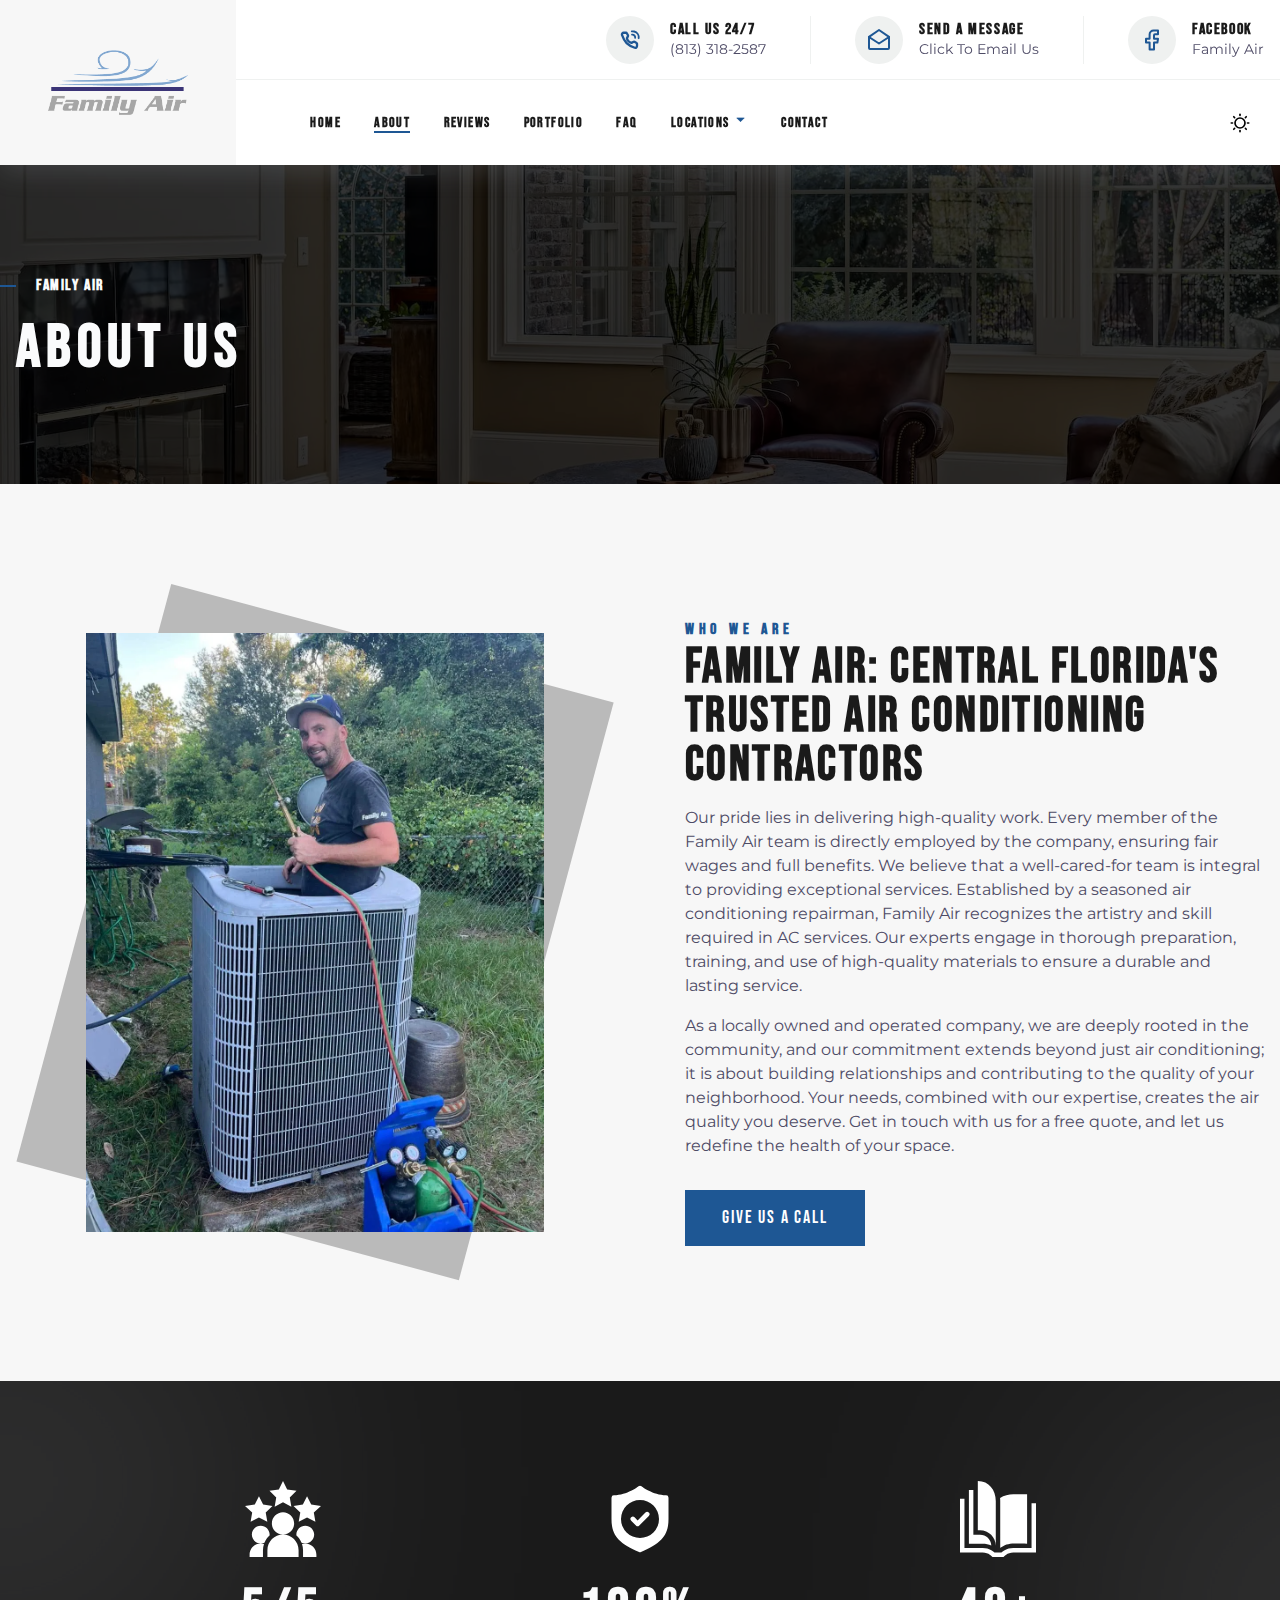
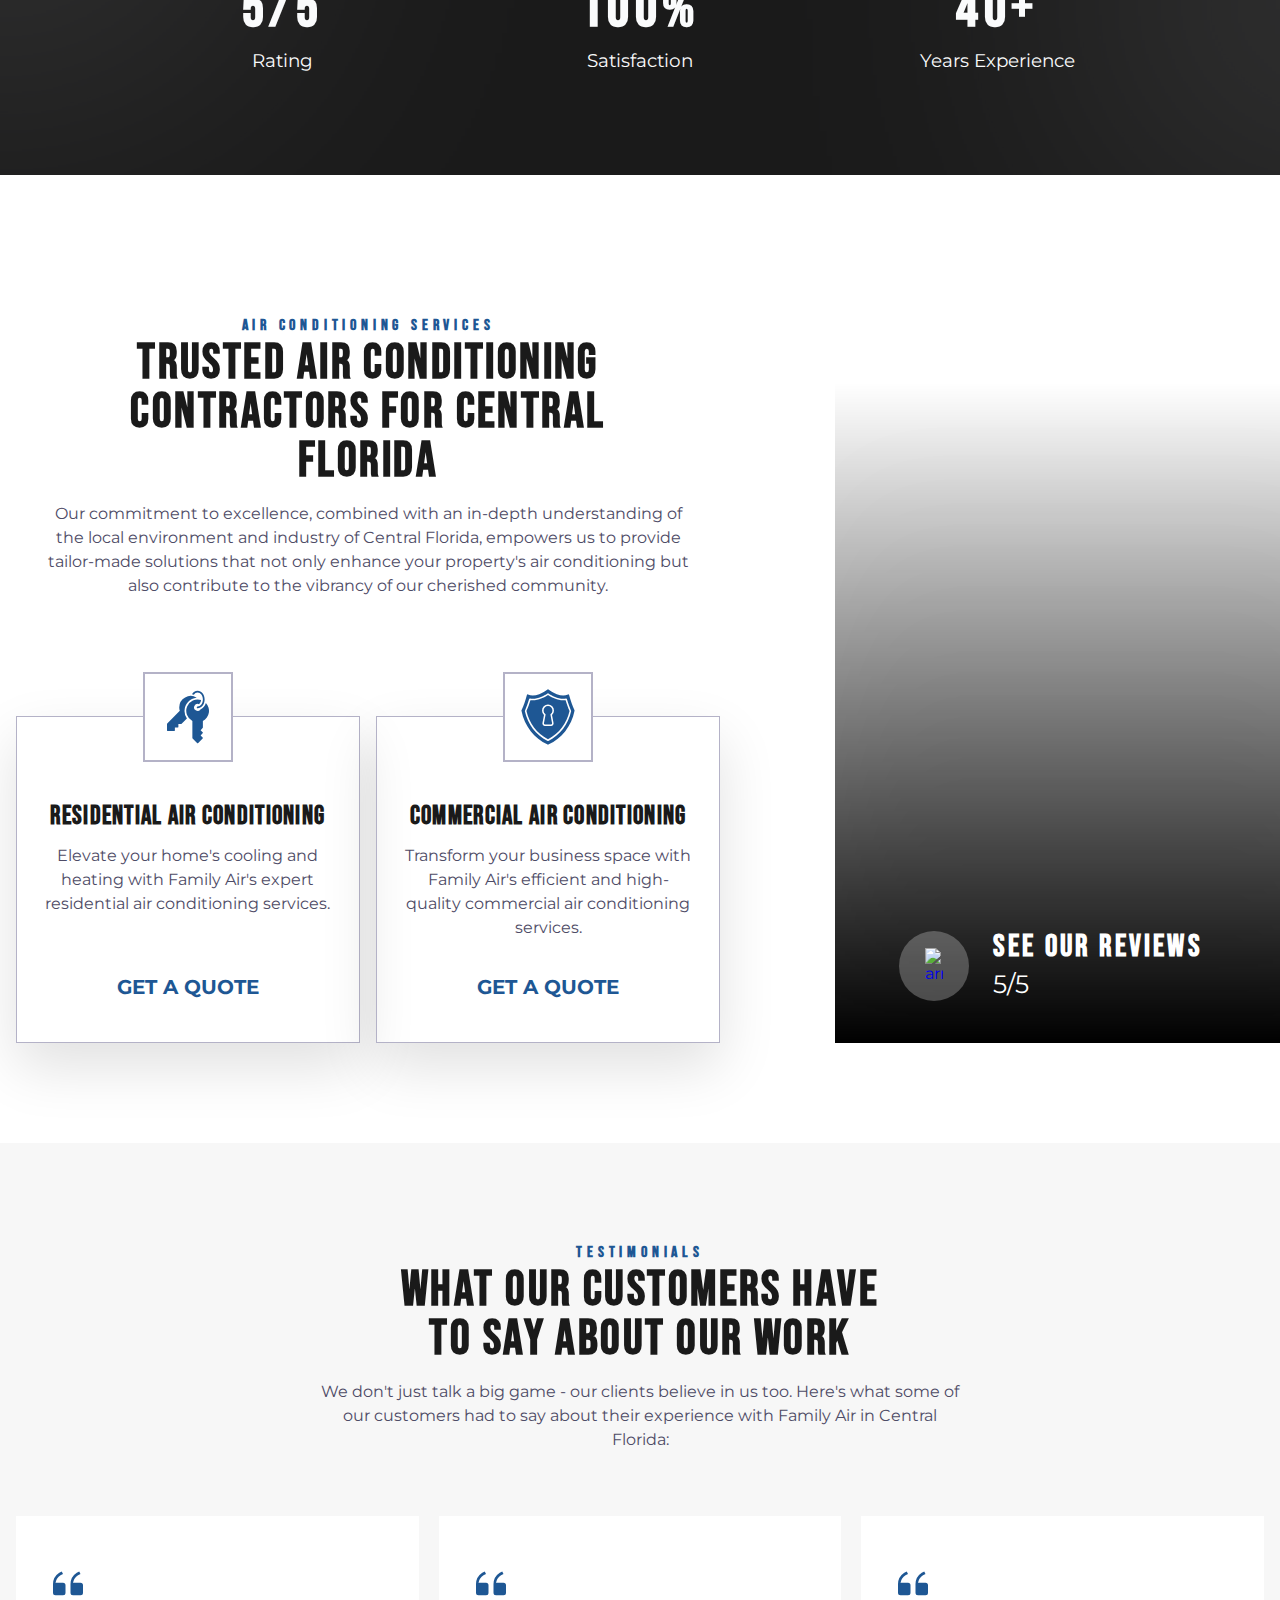
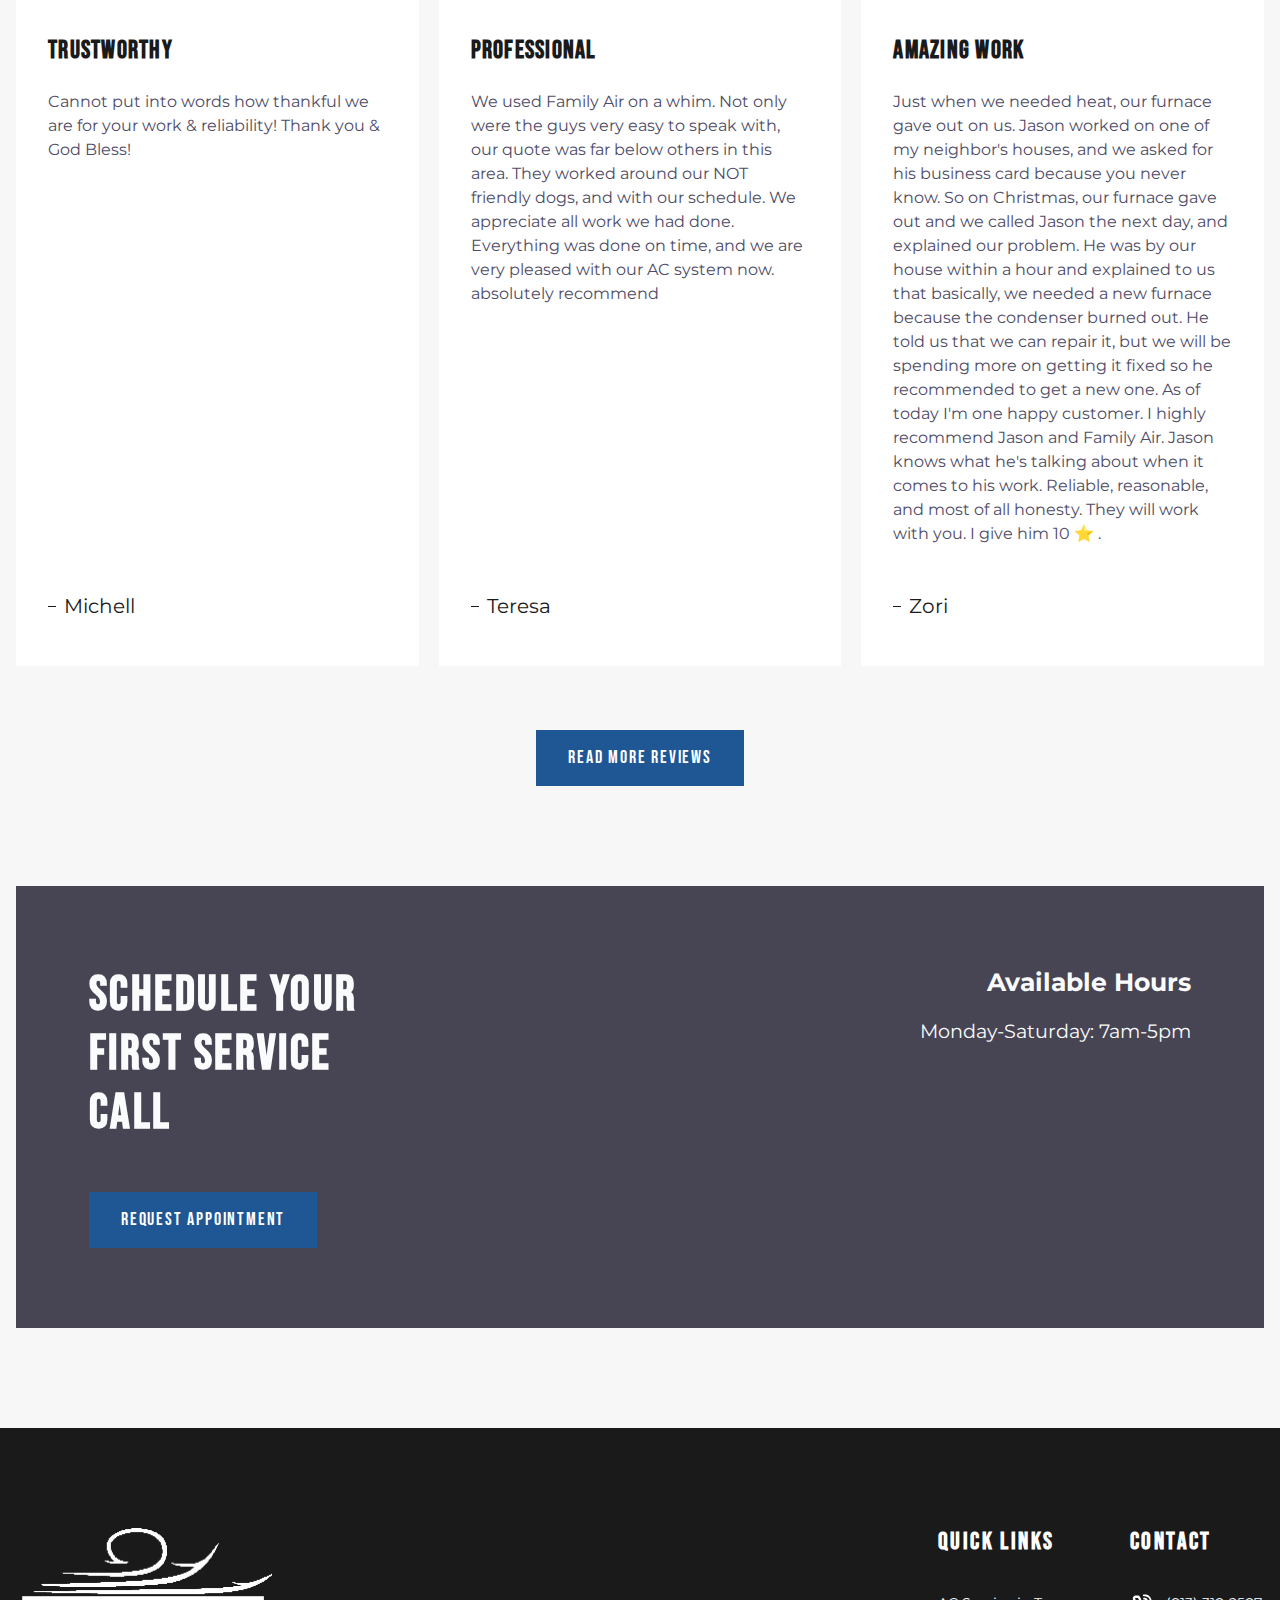
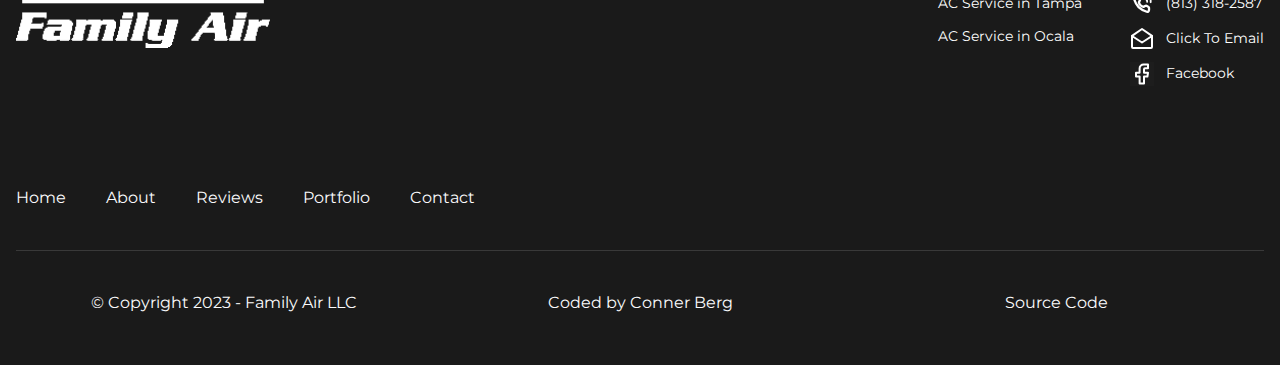
==== commit d2d68812: "Add source code link to footer" ====
--- a/about.html
+++ b/about.html
@@ -1,869 +1,528 @@
 <!DOCTYPE html>
 <html lang="en">
-	<head>
-		<meta charset="UTF-8" />
-		<meta http-equiv="X-UA-Compatible" content="IE=edge" />
-		<meta name="viewport" content="width=device-width, initial-scale=1.0" />
-
-		<!--Swap our for actual link-->
-		<link rel="canonical" href="https://www.familyairflorida.com/about" />
-
-		<meta
-			name="description"
-			content="As a locally owned and operated company, we are deeply rooted in the community, and our commitment extends beyond just air conditioning; it is about building relationships and contributing to the quality of your neighborhood. Your needs, combined with our expertise, creates the air quality you deserve."
-		/>
-		<meta name="keywords" content="" />
-
-		<!--Social Media Display-->
-		<meta
-			property="og:title"
-			content="About Us | Family Air | Central Florida"
-		/>
-		<meta
-			property="og:description"
-			content="As a locally owned and operated company, we are deeply rooted in the community, and our commitment extends beyond just air conditioning; it is about building relationships and contributing to the quality of your neighborhood. Your needs, combined with our expertise, creates the air quality you deserve."
-		/>
-		<meta property="og:type" content="website" />
-		<meta property="og:url" content="" />
-		<meta property="og:image" content="/assets/images/social.jpg" />
-		<meta
-			property="og:image:secure_url"
-			content="/assets/images/social.jpg"
-		/>
-
-		<!--Favicons-->
-		<link rel="shortcut icon" href="favicon.ico" type="image/x-icon" />
-		<link
-			rel="apple-touch-icon"
-			sizes="180x180"
-			href="/assets/favicons/apple-touch-icon.png"
-		/>
-		<link
-			rel="icon"
-			type="image/png"
-			sizes="32x32"
-			href="/assets/favicons/favicon-32x32.png?v1"
-		/>
-		<link
-			rel="icon"
-			type="image/png"
-			sizes="16x16"
-			href="/assets/favicons/favicon-16x16.png"
-		/>
-		<link rel="manifest" href="/assets/favicons/site.webmanifest" />
-		<meta name="msapplication-TileColor" content="#1e5794" />
-		<meta name="theme-color" content="#ffffff" />
-
-		<!-- Preload -->
-
-		<link rel="preload" as="image" href="assets/images/logo.png" />
-		<link
-			rel="preload"
-			as="font"
-			type="font/woff2"
-			href="/assets/fonts/bebas-neue-v10-latin-regular.woff2"
-			crossorigin
-		/>
-		<link
-			rel="preload"
-			as="font"
-			type="font/woff2"
-			href="/assets/fonts/montserrat-v25-latin-regular.woff2"
-			crossorigin
-		/>
-
-		<link rel="stylesheet" href="/css/root.css" />
-		<link rel="stylesheet" href="/css/dark.css" />
-
-		<!-- Loading in page specific CSS sheets from css block -->
-
-		<!--Put analytics tag here at the bottom to prevent it from render blocking-->
-
-		<title
-			>Air Conditioning Service | Family Air LLC | Central Florida</title
-		>
-	</head>
-	<body>
-		<!--Screen reader skip main nav-->
-		<a class="skip" aria-label="skip to main content" href="#main"
-			>Click To Skip To Main Content</a
-		>
-
-		<!-- ============================================ -->
-		<!--                 Navigation                   -->
-		<!-- ============================================ -->
-
-		<header id="cs-navigation">
-			<!--Nav Logo-->
-			<a href="/" class="cs-logo" aria-label="back to home">
-				<img
-					src="/assets/images/logo.png"
-					alt="logo"
-					width="210"
-					height="29"
-					aria-hidden="true"
-					decoding="async"
-				/>
-			</a>
-			<!--Top Bar-->
-			<ul class="cs-top-bar">
-				<li class="cs-item">
-					<picture class="cs-picture">
-						<img
-							class="cs-icon"
-							src="/assets/icons/phone.svg"
-							alt="icon"
-							width="24"
-							height="24"
-							aria-hidden="true"
-							decoding="async"
-						/>
+
+<head>
+	<meta charset="UTF-8">
+	<meta http-equiv="X-UA-Compatible" content="IE=edge">
+	<meta name="viewport" content="width=device-width, initial-scale=1.0">
+
+	<!--Swap our for actual link-->
+	<link rel="canonical" href="https://www.familyairflorida.com/about">
+
+	<meta name="description"
+		content="As a locally owned and operated company, we are deeply rooted in the community, and our commitment extends beyond just air conditioning; it is about building relationships and contributing to the quality of your neighborhood. Your needs, combined with our expertise, creates the air quality you deserve.">
+	<meta name="keywords" content="">
+
+	<!--Social Media Display-->
+	<meta property="og:title" content="About Us | Family Air | Central Florida">
+	<meta property="og:description"
+		content="As a locally owned and operated company, we are deeply rooted in the community, and our commitment extends beyond just air conditioning; it is about building relationships and contributing to the quality of your neighborhood. Your needs, combined with our expertise, creates the air quality you deserve.">
+	<meta property="og:type" content="website">
+	<meta property="og:url" content="">
+	<meta property="og:image" content="/assets/images/logo.png">
+	<meta property="og:image:secure_url" content="/assets/images/logo.png">
+
+	<!--Favicons-->
+	<link rel="shortcut icon" href="favicon.ico" type="image/x-icon">
+	<link rel="apple-touch-icon" sizes="180x180" href="/apple-touch-icon.png">
+	<link rel="icon" type="image/png" sizes="32x32" href="/favicon-32x32.png">
+	<link rel="icon" type="image/png" sizes="16x16" href="/favicon-16x16.png">
+	<link rel="manifest" href="/site.webmanifest">
+	<meta name="msapplication-TileColor" content="#1e5794">
+	<meta name="theme-color" content="#ffffff">
+
+	<!-- Preload -->
+
+	<link rel="preload" as="image" href="assets/images/logo.png">
+	<link rel="preload" as="font" type="font/woff2" href="/assets/fonts/bebas-neue-v10-latin-regular.woff2" crossorigin>
+	<link rel="preload" as="font" type="font/woff2" href="/assets/fonts/montserrat-v25-latin-regular.woff2" crossorigin>
+
+	<link rel="stylesheet" href="/css/root.css">
+	<link rel="stylesheet" href="/css/dark.css">
+
+	<!-- Loading in page specific CSS sheets from css block -->
+
+	<!--Put analytics tag here at the bottom to prevent it from render blocking-->
+
+	<title>Air Conditioning Service | Family Air LLC | Central Florida</title>
+</head>
+
+<body>
+	<!--Screen reader skip main nav-->
+	<a class="skip" aria-label="skip to main content" href="#main">Click To Skip To Main Content</a>
+
+	<!-- ============================================ -->
+	<!--                 Navigation                   -->
+	<!-- ============================================ -->
+
+	<header id="cs-navigation">
+		<!--Nav Logo-->
+		<a href="/" class="cs-logo" aria-label="back to home">
+			<img src="/assets/images/logo.png" alt="logo" width="210" height="29" aria-hidden="true" decoding="async">
+		</a>
+		<!--Top Bar-->
+		<ul class="cs-top-bar">
+			<li class="cs-item">
+				<picture class="cs-picture">
+					<img class="cs-icon" src="/assets/icons/phone.svg" alt="icon" width="24" height="24" aria-hidden="true"
+						decoding="async">
+				</picture>
+				<div class="cs-flex">
+					<span class="cs-header">Call Us 24/7</span>
+					<a href="tel:813-318-2587" class="cs-link">(813) 318-2587</a>
+				</div>
+			</li>
+			<li class="cs-item">
+				<picture class="cs-picture">
+					<img class="cs-icon" src="assets/icons/mail.svg" alt="icon" width="24" height="24" aria-hidden="true"
+						decoding="async">
+				</picture>
+				<div class="cs-flex">
+					<span class="cs-header">Send A Message</span>
+					<a href="mailto:paulsuhar@gmail.com" class="cs-link">Click To Email Us</a>
+				</div>
+			</li>
+			<li class="cs-item cs-remove">
+				<picture class="cs-picture">
+					<img class="cs-icon" src="assets/icons/facebook-hollow.svg" alt="icon" width="24" height="24"
+						aria-hidden="true" decoding="async">
+				</picture>
+				<div class="cs-flex">
+					<span class="cs-header">Facebook</span>
+					<a href="https://www.facebook.com/FamilyAir352/" class="cs-link">Family Air</a>
+				</div>
+			</li>
+		</ul>
+		<div class="cs-bottom-bar">
+			<!--Navigation List-->
+			<nav class="cs-nav">
+				<!--Mobile Nav Toggle-->
+				<button class="cs-toggle" aria-label="mobile menu toggle">
+					<span class="cs-box" aria-hidden="true">
+						<span class="cs-line cs-line1" aria-hidden="true"></span>
+						<span class="cs-line cs-line2" aria-hidden="true"></span>
+						<span class="cs-line cs-line3" aria-hidden="true"></span>
+					</span>
+				</button>
+				<!-- We need a wrapper div so we can set a fixed height on the cs-ul in case the nav list gets too long from too many dropdowns being opened and needs to have an overflow scroll. This wrapper acts as the background so it can go the full height of the screen and not cut off any overflowing nav items while the cs-ul stops short of the bottom of the screen, which keeps all nav items in view no matter how mnay there are-->
+				<div class="cs-ul-wrapper">
+					<ul id="cs-expanded" class="cs-ul" aria-expanded="false">
+						<li class="cs-li">
+							<a href="/" class="cs-li-link"> Home </a>
+						</li>
+						<li class="cs-li">
+							<a href="/about" class="cs-li-link cs-active">
+								About
+							</a>
+						</li>
+						<li class="cs-li">
+							<a href="/reviews" class="cs-li-link">
+								Reviews
+							</a>
+						</li>
+						<li class="cs-li">
+							<a href="/portfolio" class="cs-li-link">
+								Portfolio
+							</a>
+						</li>
+						<li class="cs-li">
+							<a href="/index.html#faq-326" class="cs-li-link">
+								FAQ
+							</a>
+						</li>
+						<li class="cs-li cs-dropdown" tabindex="0">
+							<span class="cs-li-link">
+								Locations
+								<img class="cs-drop-icon" src="assets/icons/dropdown.svg" alt="dropdown icon" width="15" height="15"
+									decoding="async" aria-hidden="true">
+							</span>
+							<ul class="cs-drop-ul">
+								<li class="cs-drop-li">
+									<a href="/ac-service-in-tampa-fl" class="cs-li-link cs-drop-link">AC Service In Tampa</a>
+								</li>
+								<li class="cs-drop-li">
+									<a href="/ac-service-in-ocala-fl" class="cs-li-link cs-drop-link">AC Service In Ocala</a>
+								</li>
+							</ul>
+						</li>
+						<li class="cs-li">
+							<a href="/contact" class="cs-li-link">
+								Contact
+							</a>
+						</li>
+					</ul>
+				</div>
+			</nav>
+			<a href="/contact" class="cs-button-solid cs-nav-button">Contact Us</a>
+			<!--Dark Mode toggle, uncomment button code if you want to enable a dark mode toggle-->
+			<button id="dark-mode-toggle" aria-label="dark mode toggle" title="Click for Dark/Light Mode">
+				<img class="cs-moon" title="Click for Dark Mode" aria-hidden="true" src="assets/icons/moon.svg" decoding="async"
+					alt="sun" width="15" height="15">
+				<img class="cs-sun" title="Click for Light Mode" aria-hidden="true" src="assets/icons/sun.svg" decoding="async"
+					alt="moon" width="15" height="15">
+			</button>
+		</div>
+	</header>
+
+	<main id="main">
+		<link rel="preload" as="image" href="/assets/images/banner-m.webp">
+
+		<link rel="stylesheet" href="/css/about.css">
+
+		<!-- Enter html code below -->
+
+		<!-- ============================================ -->
+		<!--                   Banner                     -->
+		<!-- ============================================ -->
+
+		<div id="banner-559">
+			<div class="cs-container">
+				<span class="cs-int-topper">Family Air</span>
+				<span class="cs-int-title">About Us</span>
+			</div>
+			<picture class="cs-background">
+				<!--Mobile Image-->
+				<source media="(max-width: 600px)" srcset="assets/images/banner-m.webp">
+				<!--Tablet and above Image-->
+				<source media="(min-width: 601px)" srcset="assets/images/banner.webp">
+				<img loading="lazy" decoding="async" src="assets/images/banner.webp" alt="keys" width="1280" height="568"
+					aria-hidden="true">
+			</picture>
+		</div>
+
+		<!-- ============================================ -->
+		<!--             Emergency Services               -->
+		<!-- ============================================ -->
+
+		<section id="sbs-317">
+			<div class="cs-container">
+				<!-- Left Image Section -->
+				<picture class="cs-picture">
+					<source media="(max-width: 600px)" srcset="assets/images/in-ac-m.webp">
+					<source media="(min-width: 601px)" srcset="assets/images/in-ac.webp">
+					<img loading="lazy" decoding="async" src="assets/images/in-ac.webp" alt="Jason in AC" width="520" height="680"
+						aria-hidden="true">
+				</picture>
+				<!-- Right Content Section-->
+				<div class="cs-content">
+					<span class="cs-topper">Who We Are</span>
+					<h2 class="cs-title">Family Air: Central Florida's Trusted Air
+						Conditioning Contractors</h2>
+					<p class="cs-text">
+						Our pride lies in delivering high-quality work.
+						Every member of the Family Air team is directly
+						employed by the company, ensuring fair wages and
+						full benefits. We believe that a well-cared-for team
+						is integral to providing exceptional services.
+						Established by a seasoned air conditioning
+						repairman, Family Air recognizes the artistry and
+						skill required in AC services. Our experts engage in
+						thorough preparation, training, and use of
+						high-quality materials to ensure a durable and
+						lasting service.
+					</p>
+					<p class="cs-text">
+						As a locally owned and operated company, we are
+						deeply rooted in the community, and our commitment
+						extends beyond just air conditioning; it is about
+						building relationships and contributing to the
+						quality of your neighborhood. Your needs, combined
+						with our expertise, creates the air quality you
+						deserve. Get in touch with us for a free quote, and
+						let us redefine the health of your space.
+					</p>
+					<a class="cs-button-solid" aria-label="learn more about our programs" href="/contact">Give Us A Call</a>
+				</div>
+			</div>
+		</section>
+
+		<!-- ============================================ -->
+		<!--                   Stats                      -->
+		<!-- ============================================ -->
+
+		<section id="stats-479">
+			<div class="cs-container">
+				<ul class="cs-card-group">
+					<li class="cs-item">
+						<img class="cs-icon" aria-hidden="true" src="assets/icons/people-stars-solid.svg" loading="lazy"
+							decoding="async" alt="icon" width="76" height="66">
+						<span class="cs-number">5/5</span>
+						<span class="cs-desc">Rating</span>
+					</li>
+					<li class="cs-item">
+						<img class="cs-icon" aria-hidden="true" src="assets/icons/shield.svg" loading="lazy" decoding="async"
+							alt="icon" width="76" height="66">
+						<span class="cs-number">100%</span>
+						<span class="cs-desc">Satisfaction</span>
+					</li>
+					<li class="cs-item">
+						<img class="cs-icon" aria-hidden="true" src="assets/icons/book.svg" loading="lazy" decoding="async"
+							alt="icon" width="76" height="66">
+						<span class="cs-number">40+</span>
+						<span class="cs-desc">Years Experience</span>
+					</li>
+				</ul>
+			</div>
+		</section>
+
+		<!-- ============================================ -->
+		<!--                   Services                   -->
+		<!-- ============================================ -->
+
+		<section id="services-479">
+			<div class="cs-container">
+				<div class="cs-left-section">
+					<!--Need to have in a wrapper so it's easier to arrange their position at the bottom-->
+					<a class="cs-cta" href="/reviews" target="_blank" rel="noopener">
+						<picture class="cs-arrow-wrap">
+							<img class="cs-arrow" aria-hidden="true"
+								src="https://d33wubrfki0l68.cloudfront.net/8d2468ae800150ef18427c87e1a79f6684edfde1/dff00/assets/images/arrow.svg"
+								loading="lazy" decoding="async" alt="arrow" width="70" height="70">
+						</picture>
+						<div class="cs-info">
+							<span class="cs-tag">See Our Reviews</span>
+							<span class="cs-desc">5/5</span>
+						</div>
+					</a>
+					<!--Background Image-->
+					<picture class="cs-background">
+						<source media="(max-width: 600px)" srcset="assets/images/ceiling_pipe-m.webp">
+						<source media="(min-width: 601px)" srcset="assets/images/ceiling_pipe.webp">
+						<img aria-hidden="true" loading="lazy" decoding="async" src="assets/images/ceiling_pipe.webp"
+							alt="AC Pipe In Ceiling" width="625" height="842">
 					</picture>
-					<div class="cs-flex">
-						<span class="cs-header">Call Us 24/7</span>
-						<a href="tel:813-318-2587" class="cs-link"
-							>(813) 318-2587</a
-						>
-					</div>
-				</li>
-				<li class="cs-item">
-					<picture class="cs-picture">
-						<img
-							class="cs-icon"
-							src="assets/icons/mail.svg"
-							alt="icon"
-							width="24"
-							height="24"
-							aria-hidden="true"
-							decoding="async"
-						/>
-					</picture>
-					<div class="cs-flex">
-						<span class="cs-header">Send A Message</span>
-						<a href="mailto:familyairllc@yahoo.com" class="cs-link"
-							>Click To Email Us</a
-						>
-					</div>
-				</li>
-				<li class="cs-item cs-remove">
-					<picture class="cs-picture">
-						<img
-							class="cs-icon"
-							src="assets/icons/facebook-hollow.svg"
-							alt="icon"
-							width="24"
-							height="24"
-							aria-hidden="true"
-							decoding="async"
-						/>
-					</picture>
-					<div class="cs-flex">
-						<span class="cs-header">Facebook</span>
-						<a
-							href="https://www.facebook.com/FamilyAir352/"
-							class="cs-link"
-							>Family Air</a
-						>
-					</div>
-				</li>
-			</ul>
-			<div class="cs-bottom-bar">
-				<!--Navigation List-->
-				<nav class="cs-nav" role="navigation">
-					<!--Mobile Nav Toggle-->
-					<button class="cs-toggle" aria-label="mobile menu toggle">
-						<div class="cs-box" aria-hidden="true">
-							<span
-								class="cs-line cs-line1"
-								aria-hidden="true"
-							></span>
-							<span
-								class="cs-line cs-line2"
-								aria-hidden="true"
-							></span>
-							<span
-								class="cs-line cs-line3"
-								aria-hidden="true"
-							></span>
-						</div>
-					</button>
-					<!-- We need a wrapper div so we can set a fixed height on the cs-ul in case the nav list gets too long from too many dropdowns being opened and needs to have an overflow scroll. This wrapper acts as the background so it can go the full height of the screen and not cut off any overflowing nav items while the cs-ul stops short of the bottom of the screen, which keeps all nav items in view no matter how mnay there are-->
-					<div class="cs-ul-wrapper">
-						<ul
-							id="cs-expanded"
-							class="cs-ul"
-							aria-expanded="false"
-						>
-							<li class="cs-li">
-								<a href="/" class="cs-li-link"> Home </a>
-							</li>
-							<li class="cs-li">
-								<a href="/about" class="cs-li-link cs-active">
-									About
-								</a>
-							</li>
-							<li class="cs-li">
-								<a href="/reviews" class="cs-li-link">
-									Reviews
-								</a>
-							</li>
-							<li class="cs-li">
-								<a href="/portfolio" class="cs-li-link">
-									Portfolio
-								</a>
-							</li>
-							<li class="cs-li">
-								<a
-									href="/index.html#faq-326"
-									class="cs-li-link"
-								>
-									FAQ
-								</a>
-							</li>
-							<li class="cs-li cs-dropdown" tabindex="0">
-								<span class="cs-li-link">
-									Locations
-									<img
-										class="cs-drop-icon"
-										src="assets/icons/dropdown.svg"
-										alt="dropdown icon"
-										width="15"
-										height="15"
-										decoding="async"
-										aria-hidden="true"
-									/>
-								</span>
-								<ul class="cs-drop-ul">
-									<li class="cs-drop-li">
-										<a
-											href="/ac-service-in-tampa-fl"
-											class="cs-li-link cs-drop-link"
-											>AC Service In Tampa</a
-										>
-									</li>
-									<li class="cs-drop-li">
-										<a
-											href="/ac-service-in-ocala-fl"
-											class="cs-li-link cs-drop-link"
-											>AC Service In Ocala</a
-										>
-									</li>
-								</ul>
-							</li>
-							<li class="cs-li">
-								<a href="/contact" class="cs-li-link">
-									Contact
-								</a>
-							</li>
-						</ul>
-					</div>
-				</nav>
-				<a href="/contact" class="cs-button-solid cs-nav-button"
-					>Contact Us</a
-				>
-				<!--Dark Mode toggle, uncomment button code if you want to enable a dark mode toggle-->
-				<button
-					id="dark-mode-toggle"
-					aria-label="dark mode toggle"
-					title="Click for Dark/Light Mode"
-				>
-					<img
-						class="cs-moon"
-						title="Click for Dark Mode"
-						aria-hidden="true"
-						src="assets/icons/moon.svg"
-						decoding="async"
-						alt="sun"
-						width="15"
-						height="15"
-					/>
-					<img
-						class="cs-sun"
-						title="Click for Light Mode"
-						aria-hidden="true"
-						src="assets/icons/sun.svg"
-						decoding="async"
-						alt="moon"
-						width="15"
-						height="15"
-					/>
-				</button>
-			</div>
-		</header>
-
-		<main id="main">
-			<link rel="preload" as="image" href="/assets/images/int-m.webp" />
-
-			<link rel="stylesheet" href="/css/about.css" />
-
-			<!-- Enter html code below -->
-
-			<!-- ============================================ -->
-			<!--                   Banner                     -->
-			<!-- ============================================ -->
-
-			<div id="banner-559">
-				<div class="cs-container">
-					<span class="cs-int-topper">Family Air</span>
-					<span class="cs-int-title">About Us</span>
-				</div>
-				<picture class="cs-background">
-					<!--Mobile Image-->
-					<source
-						media="(max-width: 600px)"
-						srcset="assets/images/banner-m.webp"
-					/>
-					<!--Tablet and above Image-->
-					<source
-						media="(min-width: 601px)"
-						srcset="assets/images/banner.webp"
-					/>
-					<img
-						loading="lazy"
-						decoding="async"
-						src="assets/images/banner.webp"
-						alt="keys"
-						width="1280"
-						height="568"
-						aria-hidden="true"
-					/>
-				</picture>
-			</div>
-
-			<!-- ============================================ -->
-			<!--             Emergency Services               -->
-			<!-- ============================================ -->
-
-			<section id="sbs-317">
-				<div class="cs-container">
-					<!-- Left Image Section -->
-					<picture class="cs-picture">
-						<source
-							media="(max-width: 600px)"
-							srcset="assets/images/in-ac-m.webp"
-						/>
-						<source
-							media="(min-width: 601px)"
-							srcset="assets/images/in-ac.webp"
-						/>
-						<img
-							loading="lazy"
-							decoding="async"
-							src="assets/images/in-ac.webp"
-							alt="Jason in AC"
-							width="520"
-							height="680"
-							aria-hidden="true"
-						/>
-					</picture>
-					<!-- Right Content Section-->
+				</div>
+				<!--We need to wrap these two in a wrapper so they can be positioned more accurately and easily -->
+				<div class="cs-right-section">
 					<div class="cs-content">
-						<span class="cs-topper">Who We Are</span>
-						<h2 class="cs-title"
-							>Family Air: Central Florida's Trusted Air
-							Conditioning Contractors</h2
-						>
+						<span class="cs-topper">Air Conditioning Services</span>
+						<h2 class="cs-title">Trusted Air Conditioning Contractors for
+							Central Florida</h2>
 						<p class="cs-text">
-							Our pride lies in delivering high-quality work.
-							Every member of the Family Air team is directly
-							employed by the company, ensuring fair wages and
-							full benefits. We believe that a well-cared-for team
-							is integral to providing exceptional services.
-							Established by a seasoned air conditioning
-							repairman, Family Air recognizes the artistry and
-							skill required in AC services. Our experts engage in
-							thorough preparation, training, and use of
-							high-quality materials to ensure a durable and
-							lasting service.
-						</p>
-						<p class="cs-text">
-							As a locally owned and operated company, we are
-							deeply rooted in the community, and our commitment
-							extends beyond just air conditioning; it is about
-							building relationships and contributing to the
-							quality of your neighborhood. Your needs, combined
-							with our expertise, creates the air quality you
-							deserve. Get in touch with us for a free quote, and
-							let us redefine the health of your space.
-						</p>
-						<a
-							class="cs-button-solid"
-							aria-label="learn more about our programs"
-							href="/contact"
-							>Give Us A Call</a
-						>
-					</div>
-				</div>
-			</section>
-
-			<!-- ============================================ -->
-			<!--                   Stats                      -->
-			<!-- ============================================ -->
-
-			<section id="stats-479">
-				<div class="cs-container">
-					<ul class="cs-card-group">
-						<li class="cs-item">
-							<img
-								class="cs-icon"
-								aria-hidden="true"
-								src="assets/icons/people-stars-solid.svg"
-								loading="lazy"
-								decoding="async"
-								alt="icon"
-								width="76"
-								height="66"
-							/>
-							<span class="cs-number">5/5</span>
-							<span class="cs-desc">Rating</span>
-						</li>
-						<li class="cs-item">
-							<img
-								class="cs-icon"
-								aria-hidden="true"
-								src="assets/icons/shield.svg"
-								loading="lazy"
-								decoding="async"
-								alt="icon"
-								width="76"
-								height="66"
-							/>
-							<span class="cs-number">100%</span>
-							<span class="cs-desc">Satisfaction</span>
-						</li>
-						<li class="cs-item">
-							<img
-								class="cs-icon"
-								aria-hidden="true"
-								src="assets/icons/book.svg"
-								loading="lazy"
-								decoding="async"
-								alt="icon"
-								width="76"
-								height="66"
-							/>
-							<span class="cs-number">40+</span>
-							<span class="cs-desc">Years Experience</span>
-						</li>
-					</ul>
-				</div>
-			</section>
-
-			<!-- ============================================ -->
-			<!--                   Services                   -->
-			<!-- ============================================ -->
-
-			<section id="services-479">
-				<div class="cs-container">
-					<div class="cs-left-section">
-						<!--Need to have in a wrapper so it's easier to arrange their position at the bottom-->
-						<a
-							class="cs-cta"
-							href="/reviews"
-							target="_blank"
-							rel="noopener"
-						>
-							<picture class="cs-arrow-wrap">
-								<img
-									class="cs-arrow"
-									aria-hidden="true"
-									src="https://d33wubrfki0l68.cloudfront.net/8d2468ae800150ef18427c87e1a79f6684edfde1/dff00/assets/images/arrow.svg"
-									loading="lazy"
-									decoding="async"
-									alt="arrow"
-									width="70"
-									height="70"
-								/>
-							</picture>
-							<div class="cs-info">
-								<span class="cs-tag">See Our Reviews</span>
-								<span class="cs-desc">5/5</span>
-							</div>
-						</a>
-						<!--Background Image-->
-						<picture class="cs-background">
-							<source
-								media="(max-width: 600px)"
-								srcset="assets/images/ceiling_pipe-m.webp"
-							/>
-							<source
-								media="(min-width: 601px)"
-								srcset="assets/images/ceiling_pipe.webp"
-							/>
-							<img
-								aria-hidden="true"
-								loading="lazy"
-								decoding="async"
-								src="assets/images/ceiling_pipe.webp"
-								alt="AC Pipe In Ceiling"
-								width="625"
-								height="842"
-							/>
-						</picture>
-					</div>
-					<!--We need to wrap these two in a wrapper so they can be positioned more accurately and easily -->
-					<div class="cs-right-section">
-						<div class="cs-content">
-							<span class="cs-topper"
-								>Air Conditioning Services</span
-							>
-							<h2 class="cs-title"
-								>Trusted Air Conditioning Contractors for
-								Central Florida</h2
-							>
-							<p class="cs-text">
-								Our commitment to excellence, combined with an
-								in-depth understanding of the local environment
-								and industry of Central Florida, empowers us to
-								provide tailor-made solutions that not only
-								enhance your property's air conditioning but
-								also contribute to the vibrancy of our cherished
-								community.
-							</p>
-						</div>
-						<ul class="cs-card-group">
-							<li class="cs-item">
-								<picture class="cs-icon-wrap">
-									<img
-										class="cs-icon"
-										aria-hidden="true"
-										src="assets/icons/keys.svg"
-										loading="lazy"
-										decoding="async"
-										alt="keys"
-										width="30"
-										height="30"
-									/>
-								</picture>
-								<h3 class="cs-h3"
-									>Residential Air Conditioning</h3
-								>
-								<p class="cs-item-text">
-									Elevate your home's cooling and heating with
-									Family Air's expert residential air
-									conditioning services.
-								</p>
-								<a href="/contact" class="cs-link"
-									>Get A Quote</a
-								>
-							</li>
-							<li class="cs-item">
-								<picture class="cs-icon-wrap">
-									<img
-										class="cs-icon"
-										aria-hidden="true"
-										src="assets/icons/lock-shield.svg"
-										loading="lazy"
-										decoding="async"
-										alt="key sheild"
-										width="30"
-										height="30"
-									/>
-								</picture>
-								<h3 class="cs-h3"
-									>Commercial Air Conditioning</h3
-								>
-								<p class="cs-item-text">
-									Transform your business space with Family
-									Air's efficient and high-quality commercial
-									air conditioning services.
-								</p>
-								<a href="/contact" class="cs-link"
-									>Get A Quote</a
-								>
-							</li>
-						</ul>
-					</div>
-				</div>
-			</section>
-
-			<!-- ============================================ -->
-			<!--                   Reviews                    -->
-			<!-- ============================================ -->
-
-			<section id="reviews-607">
-				<div class="cs-container">
-					<div class="cs-content">
-						<span class="cs-topper">Testimonials</span>
-						<h2 class="cs-title"
-							>What Our Customers Have To Say About Our Work</h2
-						>
-						<p class="cs-text">
-							We don't just talk a big game - our clients believe
-							in us too. Here's what some of our customers had to
-							say about their experience with Family Air in
-							Central Florida:
+							Our commitment to excellence, combined with an
+							in-depth understanding of the local environment
+							and industry of Central Florida, empowers us to
+							provide tailor-made solutions that not only
+							enhance your property's air conditioning but
+							also contribute to the vibrancy of our cherished
+							community.
 						</p>
 					</div>
 					<ul class="cs-card-group">
 						<li class="cs-item">
-							<img
-								class="cs-icon"
-								src="assets/icons/quotes.svg"
-								alt="quote icon"
-								aria-hidden="true"
-								width="40"
-								height="38"
-								loading="lazy"
-								decoding="async"
-							/>
-							<h3 class="cs-h3">trustworthy</h3>
+							<picture class="cs-icon-wrap">
+								<img class="cs-icon" aria-hidden="true" src="assets/icons/keys.svg" loading="lazy" decoding="async"
+									alt="keys" width="30" height="30">
+							</picture>
+							<h3 class="cs-h3">Residential Air Conditioning</h3>
 							<p class="cs-item-text">
-								Cannot put into words how thankful we are for
-								your work & reliability! Thank you & God Bless!
+								Elevate your home's cooling and heating with
+								Family Air's expert residential air
+								conditioning services.
 							</p>
-							<span class="cs-name">Michell</span>
+							<a href="/contact" class="cs-link">Get A Quote</a>
 						</li>
 						<li class="cs-item">
-							<img
-								class="cs-icon"
-								src="assets/icons/quotes.svg"
-								alt="quote icon"
-								aria-hidden="true"
-								width="40"
-								height="38"
-								loading="lazy"
-								decoding="async"
-							/>
-							<h3 class="cs-h3">Professional</h3>
+							<picture class="cs-icon-wrap">
+								<img class="cs-icon" aria-hidden="true" src="assets/icons/lock-shield.svg" loading="lazy"
+									decoding="async" alt="key sheild" width="30" height="30">
+							</picture>
+							<h3 class="cs-h3">Commercial Air Conditioning</h3>
 							<p class="cs-item-text">
-								We used Family Air on a whim. Not only were the
-								guys very easy to speak with, our quote was far
-								below others in this area. They worked around
-								our NOT friendly dogs, and with our schedule. We
-								appreciate all work we had done. Everything was
-								done on time, and we are very pleased with our
-								AC system now. absolutely recommend
+								Transform your business space with Family
+								Air's efficient and high-quality commercial
+								air conditioning services.
 							</p>
-							<span class="cs-name">Teresa</span>
-						</li>
-						<li class="cs-item">
-							<img
-								class="cs-icon"
-								src="assets/icons/quotes.svg"
-								alt="quote icon"
-								aria-hidden="true"
-								width="40"
-								height="38"
-								loading="lazy"
-								decoding="async"
-							/>
-							<h3 class="cs-h3">Amazing Work</h3>
-							<p class="cs-item-text">
-								Just when we needed heat, our furnace gave out
-								on us. Jason worked on one of my neighbor's
-								houses, and we asked for his business card
-								because you never know. So on Christmas, our
-								furnace gave out and we called Jason the next
-								day, and explained our problem. He was by our
-								house within a hour and explained to us that
-								basically, we needed a new furnace because the
-								condenser burned out. He told us that we can
-								repair it, but we will be spending more on
-								getting it fixed so he recommended to get a new
-								one. As of today I'm one happy customer. I
-								highly recommend Jason and Family Air. Jason
-								knows what he's talking about when it comes to
-								his work. Reliable, reasonable, and most of all
-								honesty. They will work with you. I give him 10
-								⭐️ .
-							</p>
-							<span class="cs-name">Zori</span>
+							<a href="/contact" class="cs-link">Get A Quote</a>
 						</li>
 					</ul>
-					<a href="/reviews" class="cs-button-solid"
-						>Read More Reviews</a
-					>
-				</div>
-			</section>
-
-			<!-- ============================================ -->
-			<!--                    CTA                       -->
-			<!-- ============================================ -->
-
-			<section id="cta-262">
-				<div class="cs-container">
-					<div class="cs-left-section">
-						<h2 class="cs-title"
-							>Schedule Your First Service Call</h2
-						>
-						<a href="/contact" class="cs-button-solid"
-							>Request Appointment</a
-						>
-					</div>
-					<div class="cs-content">
-						<span class="cs-header">Available Hours</span>
-						<p class="cs-p"> Monday-Saturday: 7am-5pm </p>
-					</div>
-					<picture class="cs-background">
-						<source
-							media="(max-width: 600px)"
-							srcset="assets/images/footer-m.webp"
-						/>
-						<source
-							media="(min-width: 601px)"
-							srcset="assets/images/footer.webp"
-						/>
-						<img
-							aria-hidden="true"
-							loading="lazy"
-							decoding="async"
-							src="assets/images/footer.webp"
-							alt="Shawn Servicing AC"
-							width="1280"
-							height="397"
-						/>
-					</picture>
-				</div>
-			</section>
-		</main>
-		<!-- ============================================ -->
-		<!--                   Footer                     -->
-		<!-- ============================================ -->
-
-		<section id="cs-footer-710">
+				</div>
+			</div>
+		</section>
+
+		<!-- ============================================ -->
+		<!--                   Reviews                    -->
+		<!-- ============================================ -->
+
+		<section id="reviews-607">
 			<div class="cs-container">
-				<!--Top Section-->
-				<div class="cs-top">
-					<!--Warpped logo in wrapper div so that div can be 100% width to force the lists below it to stay in their line.  The cs-logo can maintain its' max width. we didn't want it 100% width becuase then the blank area to the right of the logo will also result in a click and hover event. -->
-					<div class="cs-logo-wrapper">
-						<a href="/" class="cs-logo" aria-label="back to home">
-							<img
-								src="/assets/images/logo.png"
-								alt="logo"
-								aria-hidden="true"
-								loading="lazy"
-								decoding="async"
-								width="210"
-								height="80"
-							/>
-						</a>
-					</div>
-					<div class="cs-flex">
-						<ul class="cs-ul">
-							<li class="cs-li">
-								<span class="cs-header">Quick Links</span>
-							</li>
-							<li class="cs-li">
-								<a href="/" class="cs-link"
-									>AC Service in Tampa</a
-								>
-							</li>
-							<li class="cs-li">
-								<a href="/" class="cs-link"
-									>AC Service in Ocala</a
-								>
-							</li>
-						</ul>
-						<ul class="cs-ul cs-contact-ul">
-							<li class="cs-li">
-								<span class="cs-header">Contact</span>
-							</li>
-							<li class="cs-li">
-								<a href="tel:813-318-2587" class="cs-link">
-									<img
-										class="cs-icon"
-										src="assets/icons/phone.svg"
-										alt="icon"
-										loading="lazy"
-										decoding="async"
-										width="24"
-										height="24"
-										aria-hidden="true"
-									/>
-									(813) 318-2587
-								</a>
-							</li>
-							<li class="cs-li">
-								<a
-									href="mailto:familyairllc@yahoo.com"
-									class="cs-link"
-								>
-									<img
-										class="cs-icon"
-										src="assets/icons/mail.svg"
-										alt="icon"
-										loading="lazy"
-										decoding="async"
-										width="24"
-										height="24"
-										aria-hidden="true"
-									/>
-									Click To Email
-								</a>
-							</li>
-							<li class="cs-li">
-								<a
-									href="https://www.facebook.com/FamilyAir352/"
-									class="cs-link"
-									target="_blank"
-									rel="noopener"
-								>
-									<img
-										class="cs-icon"
-										src="assets/icons/facebook-hollow.svg"
-										alt="icon"
-										loading="lazy"
-										decoding="async"
-										width="24"
-										height="24"
-										aria-hidden="true"
-									/>
-									Facebook
-								</a>
-							</li>
-						</ul>
-					</div>
-				</div>
-				<!--Middle Section-->
-				<div class="cs-middle">
-					<!--Navigation-->
-					<ul class="cs-nav">
-						<li class="cs-nav-li">
-							<a href="/" class="cs-nav-link">Home</a>
-						</li>
-						<li class="cs-nav-li">
-							<a href="/about" class="cs-nav-link">About</a>
-						</li>
-						<li class="cs-nav-li">
-							<a href="/reviews" class="cs-nav-link">Reviews</a>
-						</li>
-						<li class="cs-nav-li">
-							<a href="/portfolio" class="cs-nav-link"
-								>Portfolio</a
-							>
-						</li>
-						<li class="cs-nav-li">
-							<a href="/contact" class="cs-nav-link">Contact</a>
+				<div class="cs-content">
+					<span class="cs-topper">Testimonials</span>
+					<h2 class="cs-title">What Our Customers Have To Say About Our Work</h2>
+					<p class="cs-text">
+						We don't just talk a big game - our clients believe
+						in us too. Here's what some of our customers had to
+						say about their experience with Family Air in
+						Central Florida:
+					</p>
+				</div>
+				<ul class="cs-card-group">
+					<li class="cs-item">
+						<img class="cs-icon" src="assets/icons/quotes.svg" alt="quote icon" aria-hidden="true" width="40"
+							height="38" loading="lazy" decoding="async">
+						<h3 class="cs-h3">trustworthy</h3>
+						<p class="cs-item-text">
+							Cannot put into words how thankful we are for
+							your work & reliability! Thank you & God Bless!
+						</p>
+						<span class="cs-name">Michell</span>
+					</li>
+					<li class="cs-item">
+						<img class="cs-icon" src="assets/icons/quotes.svg" alt="quote icon" aria-hidden="true" width="40"
+							height="38" loading="lazy" decoding="async">
+						<h3 class="cs-h3">Professional</h3>
+						<p class="cs-item-text">
+							We used Family Air on a whim. Not only were the
+							guys very easy to speak with, our quote was far
+							below others in this area. They worked around
+							our NOT friendly dogs, and with our schedule. We
+							appreciate all work we had done. Everything was
+							done on time, and we are very pleased with our
+							AC system now. absolutely recommend
+						</p>
+						<span class="cs-name">Teresa</span>
+					</li>
+					<li class="cs-item">
+						<img class="cs-icon" src="assets/icons/quotes.svg" alt="quote icon" aria-hidden="true" width="40"
+							height="38" loading="lazy" decoding="async">
+						<h3 class="cs-h3">Amazing Work</h3>
+						<p class="cs-item-text">
+							Just when we needed heat, our furnace gave out
+							on us. Jason worked on one of my neighbor's
+							houses, and we asked for his business card
+							because you never know. So on Christmas, our
+							furnace gave out and we called Jason the next
+							day, and explained our problem. He was by our
+							house within a hour and explained to us that
+							basically, we needed a new furnace because the
+							condenser burned out. He told us that we can
+							repair it, but we will be spending more on
+							getting it fixed so he recommended to get a new
+							one. As of today I'm one happy customer. I
+							highly recommend Jason and Family Air. Jason
+							knows what he's talking about when it comes to
+							his work. Reliable, reasonable, and most of all
+							honesty. They will work with you. I give him 10
+							⭐️ .
+						</p>
+						<span class="cs-name">Zori</span>
+					</li>
+				</ul>
+				<a href="/reviews" class="cs-button-solid">Read More Reviews</a>
+			</div>
+		</section>
+
+		<!-- ============================================ -->
+		<!--                    CTA                       -->
+		<!-- ============================================ -->
+
+		<section id="cta-262">
+			<div class="cs-container">
+				<div class="cs-left-section">
+					<h2 class="cs-title">Schedule Your First Service Call</h2>
+					<a href="/contact" class="cs-button-solid">Request Appointment</a>
+				</div>
+				<div class="cs-content">
+					<span class="cs-header">Available Hours</span>
+					<p class="cs-p"> Monday-Saturday: 7am-5pm </p>
+				</div>
+				<picture class="cs-background">
+					<source media="(max-width: 600px)" srcset="assets/images/footer-m.webp">
+					<source media="(min-width: 601px)" srcset="assets/images/footer.webp">
+					<img aria-hidden="true" loading="lazy" decoding="async" src="assets/images/footer.webp"
+						alt="Shawn Servicing AC" width="1280" height="397">
+				</picture>
+			</div>
+		</section>
+	</main>
+	<!-- ============================================ -->
+	<!--                   Footer                     -->
+	<!-- ============================================ -->
+
+	<footer id="cs-footer-710">
+		<div class="cs-container">
+			<!--Top Section-->
+			<div class="cs-top">
+				<!--Warpped logo in wrapper div so that div can be 100% width to force the lists below it to stay in their line.  The cs-logo can maintain its' max width. we didn't want it 100% width becuase then the blank area to the right of the logo will also result in a click and hover event. -->
+				<div class="cs-logo-wrapper">
+					<a href="/" class="cs-logo" aria-label="back to home">
+						<img src="/assets/images/logo.png" alt="logo" aria-hidden="true" loading="lazy" decoding="async" width="210"
+							height="80" />
+					</a>
+				</div>
+				<div class="cs-flex">
+					<ul class="cs-ul">
+						<li class="cs-li">
+							<span class="cs-header">Quick Links</span>
+						</li>
+						<li class="cs-li">
+							<a href="/" class="cs-link">AC Service in Tampa</a>
+						</li>
+						<li class="cs-li">
+							<a href="/" class="cs-link">AC Service in Ocala</a>
 						</li>
 					</ul>
-				</div>
-				<!--Bottom Section-->
-				<div class="cs-bottom">
-					<span class="cs-copyright">
-						© Copyright 2023 - Family Air LLC</span
-					>
-					<span class="cs-copyright">Coded by Conner Berg</span>
-				</div>
-			</div>
-		</section>
-
-		<script defer src="/script.js"></script>
-
-		<!--
-        This script adds a class to the body after scrolling 100px
-        and we used these body.scroll styles to create some on scroll 
-        animations with the navbar
-    -->
-		<script defer>
-			document.addEventListener('scroll', (e) => {
-				const scroll = document.documentElement.scrollTop;
-				if (scroll >= 100) {
-					document.querySelector('body').classList.add('scroll');
-				} else {
-					document.querySelector('body').classList.remove('scroll');
-				}
-			});
-		</script>
-	</body>
-</html>
+					<ul class="cs-ul cs-contact-ul">
+						<li class="cs-li">
+							<span class="cs-header">Contact</span>
+						</li>
+						<li class="cs-li">
+							<a href="tel:813-318-2587" class="cs-link">
+								<img class="cs-icon" src="assets/icons/phone.svg" alt="icon" loading="lazy" decoding="async" width="24"
+									height="24" aria-hidden="true" />
+								(813) 318-2587
+							</a>
+						</li>
+						<li class="cs-li">
+							<a href="mailto:paulsuhar@gmail.com" class="cs-link">
+								<img class="cs-icon" src="assets/icons/mail.svg" alt="icon" loading="lazy" decoding="async" width="24"
+									height="24" aria-hidden="true" />
+								Click To Email
+							</a>
+						</li>
+						<li class="cs-li">
+							<a href="https://www.facebook.com/FamilyAir352/" class="cs-link" target="_blank" rel="noopener">
+								<img class="cs-icon" src="assets/icons/facebook-hollow.svg" alt="icon" loading="lazy" decoding="async"
+									width="24" height="24" aria-hidden="true" />
+								Facebook
+							</a>
+						</li>
+					</ul>
+				</div>
+			</div>
+			<!--Middle Section-->
+			<div class="cs-middle">
+				<!--Navigation-->
+				<ul class="cs-nav">
+					<li class="cs-nav-li">
+						<a href="/" class="cs-nav-link">Home</a>
+					</li>
+					<li class="cs-nav-li">
+						<a href="/about" class="cs-nav-link">About</a>
+					</li>
+					<li class="cs-nav-li">
+						<a href="/reviews" class="cs-nav-link">Reviews</a>
+					</li>
+					<li class="cs-nav-li">
+						<a href="/portfolio" class="cs-nav-link">Portfolio</a>
+					</li>
+					<li class="cs-nav-li">
+						<a href="/contact" class="cs-nav-link">Contact</a>
+					</li>
+				</ul>
+			</div>
+			<!--Bottom Section-->
+			<div class="cs-bottom">
+				<span class="cs-copyright">
+					© Copyright 2023 - Family Air LLC</span>
+				<span class="cs-copyright">Coded by Conner Berg</span>
+				<span class="cs-copyright"><a href="https://github.com/Conner-Berg/familyairflorida" class="cs-copyright-link"
+						target="_blank" rel="noopener">Source Code</a></span>
+			</div>
+		</div>
+	</footer>
+
+	<script defer src="/script.js"></script>
+</body>
+
+</html>--- a/css/root.css
+++ b/css/root.css
@@ -33,18 +33,6 @@
 		/* Check https://developer.mozilla.org/en-US/docs/Web/CSS/@font-face/font-display for other options. */
 		/* Chrome 36+, Opera 23+, Firefox 39+, Safari 12+, iOS 10+ */
 	}
-	/* montserrat-italic - latin */
-	@font-face {
-		font-display: swap;
-		font-family: 'font1';
-		font-style: italic;
-		font-weight: 400;
-		src: url('/assets/fonts/montserrat-v25-latin-italic.woff2')
-			format('woff2');
-
-		/* Check https://developer.mozilla.org/en-US/docs/Web/CSS/@font-face/font-display for other options. */
-		/* Chrome 36+, Opera 23+, Firefox 39+, Safari 12+, iOS 10+ */
-	}
 	/* montserrat-700 - latin */
 	@font-face {
 		font-display: swap;
